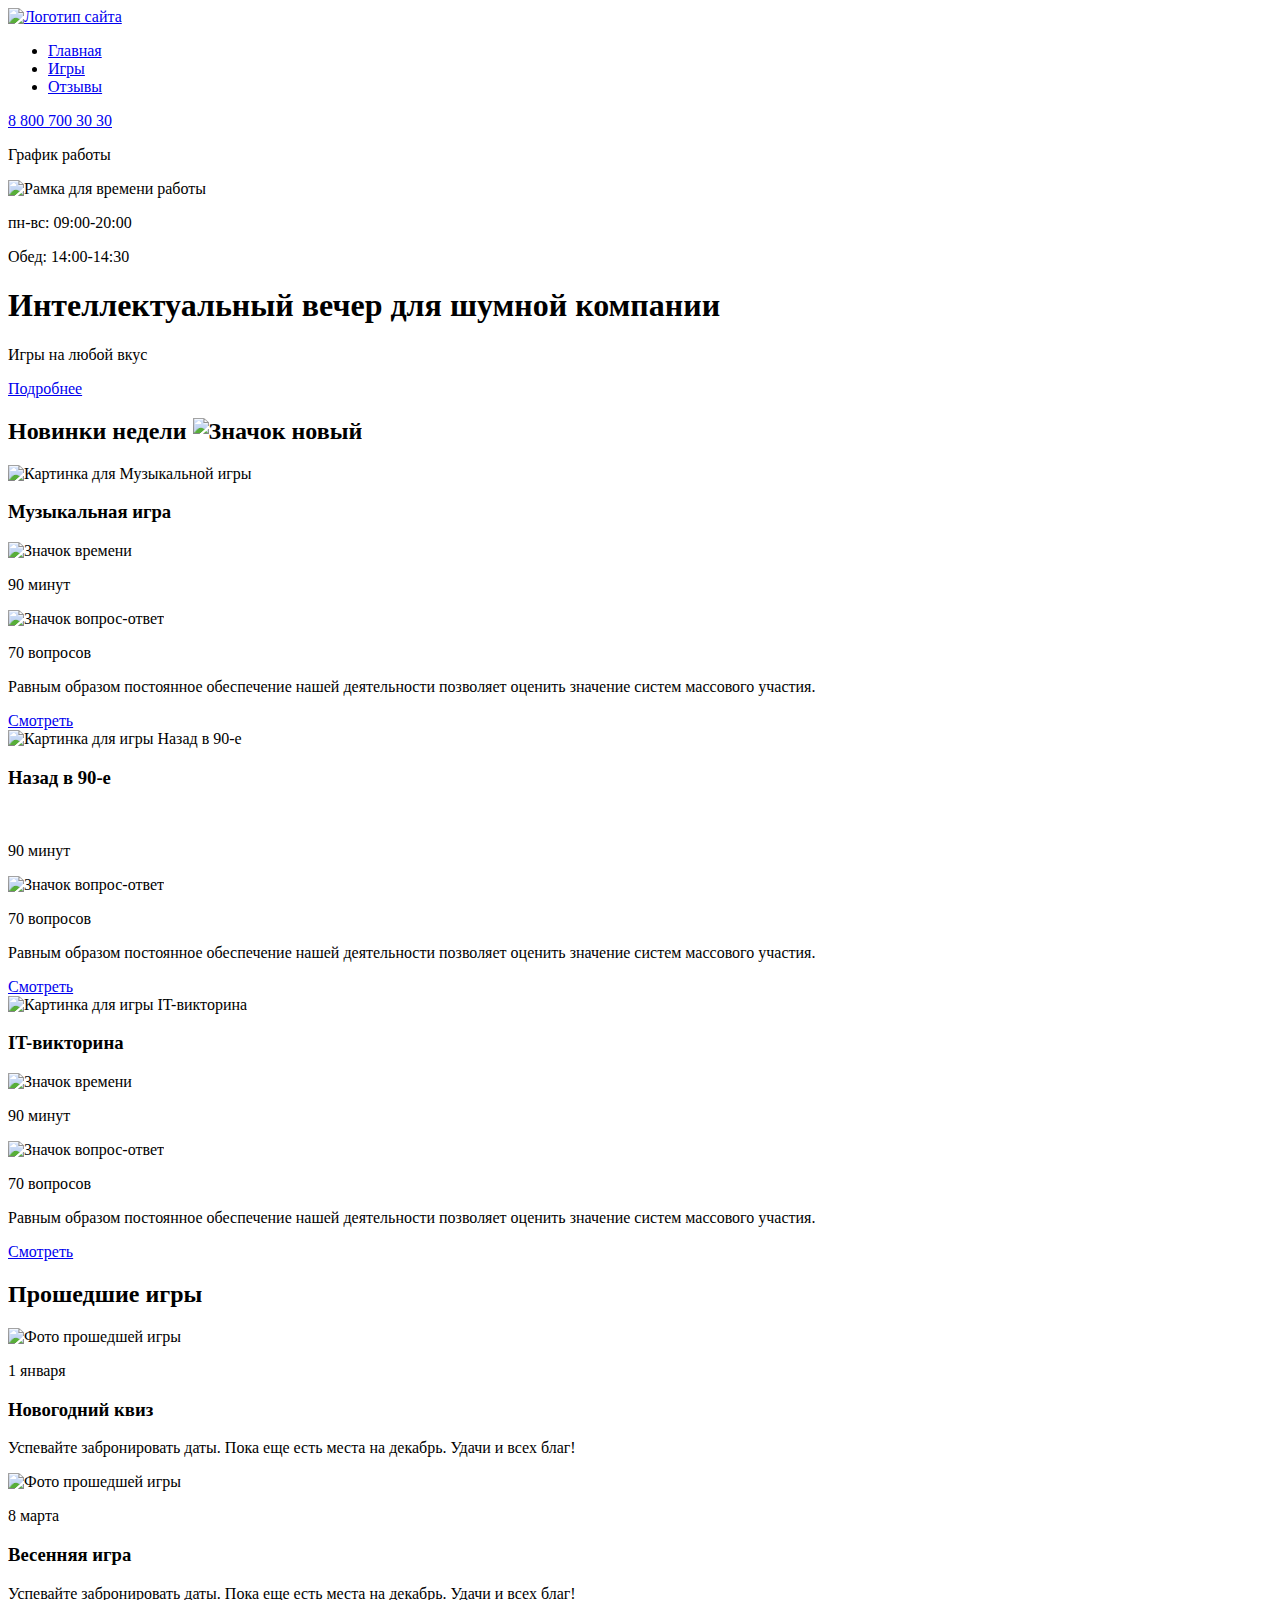
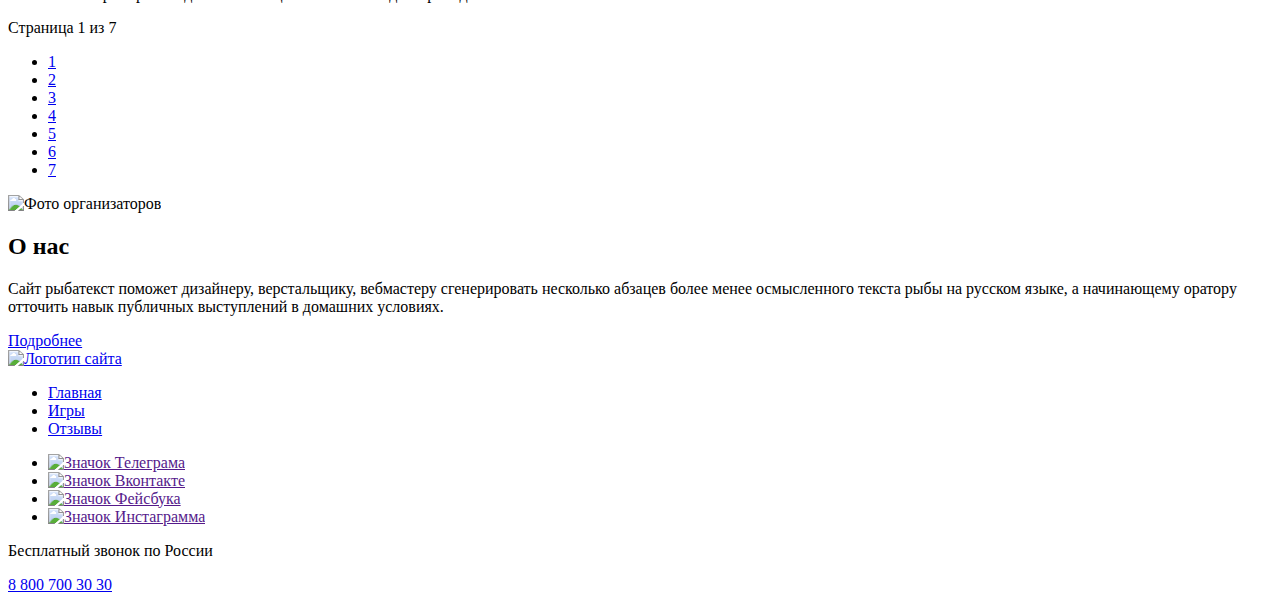
==== index.html @ 7a038724 "Добавил разметку главной страницы" ====
<!DOCTYPE html>
<html lang="ru">
<head>
  <meta charset="UTF-8">
  <meta http-equiv="X-UA-Compatible" content="IE=edge">
  <meta name="viewport" content="width=device-width, initial-scale=1.0">
  <title>Олег Денисенко. Quiz-box</title>
</head>
<body>
  <div class="wrapper"> 
    <!-- Начало головы документа -->
    <header class="header">
      <a href="#" class="logo">
        <img src="" alt="Логотип сайта" class="logo__image">
      </a>
      <nav class="menu">
        <ul class="menu__bar">
          <li class="menu__bar__item">
            <a href="#" class="menu__bar__link">Главная</a>
          </li>
          <li class="menu__bar__item">
            <a href="#" class="menu__bar__link">Игры</a>
          </li>
          <li class="menu__bar__item">
            <a href="#" class="menu__bar__link">Отзывы</a>
          </li>
        </ul>
      </nav>
      <adress class="contacts">
        <a href="tel:+78007003030" class="contacts__phone">8 800 700 30 30</a>
        <div class="contacts__workhours">
          <p class="contacts__schedule">График работы</p>
          <div class="contacts__week-schedule">
            <img src="" alt="Рамка для времени работы" class="contacts__image-elem">
            <p class="contacts__workingdays">пн-вс: 09:00-20:00</p>
            <p class="contacts__dinner">Обед: 14:00-14:30</p>
          </div> 
        </div>
      </adress>
    </header>
    <!-- Конец головы документа -->
    <!--Начало основного содержимого  -->
    <main class="main-content">
      <div class="description">
        <h1 class="description__head">Интеллектуальный вечер для шумной компании</h1>
        <p class="description__text">Игры на любой вкус</p>
        <a href="#" class="description__detailed">Подробнее</a>
      </div>
      <!-- Описание новинок недели -->
      <div class="new-games">
        <h2 class="new-games__title">Новинки недели 
          <img src="" alt="Значок новый" class="new-games__image">
        </h2>
        <div class="new-games__list">
          <div class="new-games__item">
            <img src="" alt="Картинка для Музыкальной игры"  class="new-games__image-elem">
            <h3 class="new-games__title">Музыкальная игра</h3>
            <div class="new-games__description">
              <div class="new-games__time">
                <img src="" alt="Значок времени" class="new-games__time-image">
                <p class="new-games__duration">90 минут</p>
              </div>
              <div class="new-games__questions">
                <img src="" alt="Значок вопрос-ответ" class="new-games__questions-image">
                <p class="new-games__questions-number">70 вопросов</p>
              </div>
            </div>
            <p class="new-games__text">
              Равным образом постоянное обеспечение нашей деятельности позволяет оценить значение систем массового участия.
            </p>
            <a href="#" class="new-games__open">Смотреть</a>
          </div>
          <div class="new-games__item">
            <img src="" alt="Картинка для игры Назад в 90-е"  class="new-games__image-elem">
            <h3 class="new-games__title">Назад в 90-е</h3>
            <div class="new-games__description">
              <div class="new-games__time">
                <img src="Значок времени" alt="" class="new-games__time-image">
                <p class="new-games__duration">90 минут</p>
              </div>
              <div class="new-games__questions">
                <img src="" alt="Значок вопрос-ответ" class="new-games__questions-image">
                <p class="new-games__questions-number">70 вопросов</p>
              </div>
            </div>
            <p class="new-games__text">
              Равным образом постоянное обеспечение нашей деятельности позволяет оценить значение систем массового участия.
            </p>
            <a href="#" class="new-games__open-active">Смотреть</a>
          </div>
          <div class="new-games__item">
            <img src="" alt="Картинка для игры IT-викторина"  class="new-games__image-elem">
            <h3 class="new-games__title">IT-викторина</h3>
            <div class="new-games__description">
              <div class="new-games__time">
                <img src="" alt="Значок времени" class="new-games__time-image">
                <p class="new-games__duration">90 минут</p>
              </div>
              <div class="new-games__questions">
                <img src="" alt="Значок вопрос-ответ" class="new-games__questions-image">
                <p class="new-games__questions-number">70 вопросов</p>
              </div>
            </div>
            <p class="new-games__text">
              Равным образом постоянное обеспечение нашей деятельности позволяет оценить значение систем массового участия.
            </p>
            <a href="#" class="new-games__open">Смотреть</a> 
          </div>
        </div>
      </div>
      <!-- Описание прошедших игр -->
      <div class="past-games">
        <h2 class="past-games__title">Прошедшие игры</h2>
        <div class="past-games__item">
          <img src="" alt="Фото прошедшей игры" class="past-games__image">
          <div class="past-games__desription">
            <p class="past-games__date">1 января</p>
            <h3 class="past-games__title">Новогодний квиз</h3>
            <p class="past-games__text">
              Успевайте забронировать даты. Пока еще есть места на декабрь. Удачи и всех благ!
            </p>
          </div>
        </div>
        <div class="past-games__item">
          <img src="" alt="Фото прошедшей игры" class="past-games__image">
          <div class="past-games__desription">
            <p class="past-games__date">8 марта</p>
            <h3 class="past-games__title">Весенняя игра</h3>
            <p class="past-games__text">
              Успевайте забронировать даты. Пока еще есть места на декабрь. Удачи и всех благ!
            </p>
          </div>
        </div>
        <div class="paginator">
          <p class="paginator__display">Страница 1 из 7</p>
          <ul class="paginator__pages">
            <li class="paginator__item">
              <a href="#" class="paginator__link-active">1</a>
            </li>
            <li class="paginator__item">
              <a href="#" class="paginator__link">2</a>
            </li>
            <li class="paginator__item">
              <a href="#" class="paginator__link">3</a>
            </li>
            <li class="paginator__item">
              <a href="#" class="paginator__link">4</a>
            </li>
            <li class="paginator__item">
              <a href="#" class="paginator__link">5</a>
            </li>
            <li class="paginator__item">
              <a href="#" class="paginator__link">6</a>
            </li>
            <li class="paginator__item">
              <a href="#" class="paginator__link">7</a>
            </li>
          </ul>
        </div>
        <div class="about-us">
          <img src="" alt="Фото организаторов" class="about-us__image">
          <div class="about-us__info">
            <h2 class="about-us__title">О нас</h2>
            <p class="about-us__text">
              Сайт рыбатекст поможет дизайнеру, верстальщику, вебмастеру сгенерировать несколько абзацев 
              более менее осмысленного текста рыбы на русском языке, а начинающему оратору отточить 
              навык публичных выступлений в домашних условиях.
            </p>
            <a href="#" class="about-us__detailed">Подробнее</a>
          </div>
        </div>
      </div>
    </main>
    <!-- Конец основного содержимого -->
    <!-- <hr class="separating-line"> Полагаю, лучше сделать её через border CSS   -->
    <!-- Начало "подвала" -->
     <footer class="footer">
      <a href="#" class="logo">
        <img src="" alt="Логотип сайта" class="logo__image">
      </a>
      <nav class="menu">
        <ul class="menu__bar">
          <li class="menu__bar__item">
            <a href="#" class="menu__bar__link">Главная</a>
          </li>
          <li class="menu__bar__item">
            <a href="#" class="menu__bar__link">Игры</a>
          </li>
          <li class="menu__bar__item">
            <a href="#" class="menu__bar__link">Отзывы</a>
          </li>
        </ul>
      </nav>
      <div class="social-media">
        <ul class="social-meadia__list">
          <li class="social-media__item">
            <a href="" class="social-media__link">
              <img src="" alt="Значок Телеграма" class="social-media__image">
            </a>
          </li>
          <li class="social-media__item">
            <a href="" class="social-media__link">
              <img src="" alt="Значок Вконтакте" class="social-media__image">
            </a>
          </li>
          <li class="social-media__item">
            <a href="" class="social-media__link">
              <img src="" alt="Значок Фейсбука" class="social-media__image">
            </a>
          </li>
          <li class="social-media__item">
            <a href="" class="social-media__link">
              <img src="" alt="Значок Инстаграмма" class="social-media__image">
            </a>
          </li>
        </ul>
      </div>
      <adress class="contacts">
        <p class="contacts__phone-info">Бесплатный звонок по России</p>
        <a href="tel:+78007003030" class="contacts__phone">8 800 700 30 30</a>
      </adress>
     </footer>
     <!-- Конец "подвала" -->
  </div>
</body>
</html>
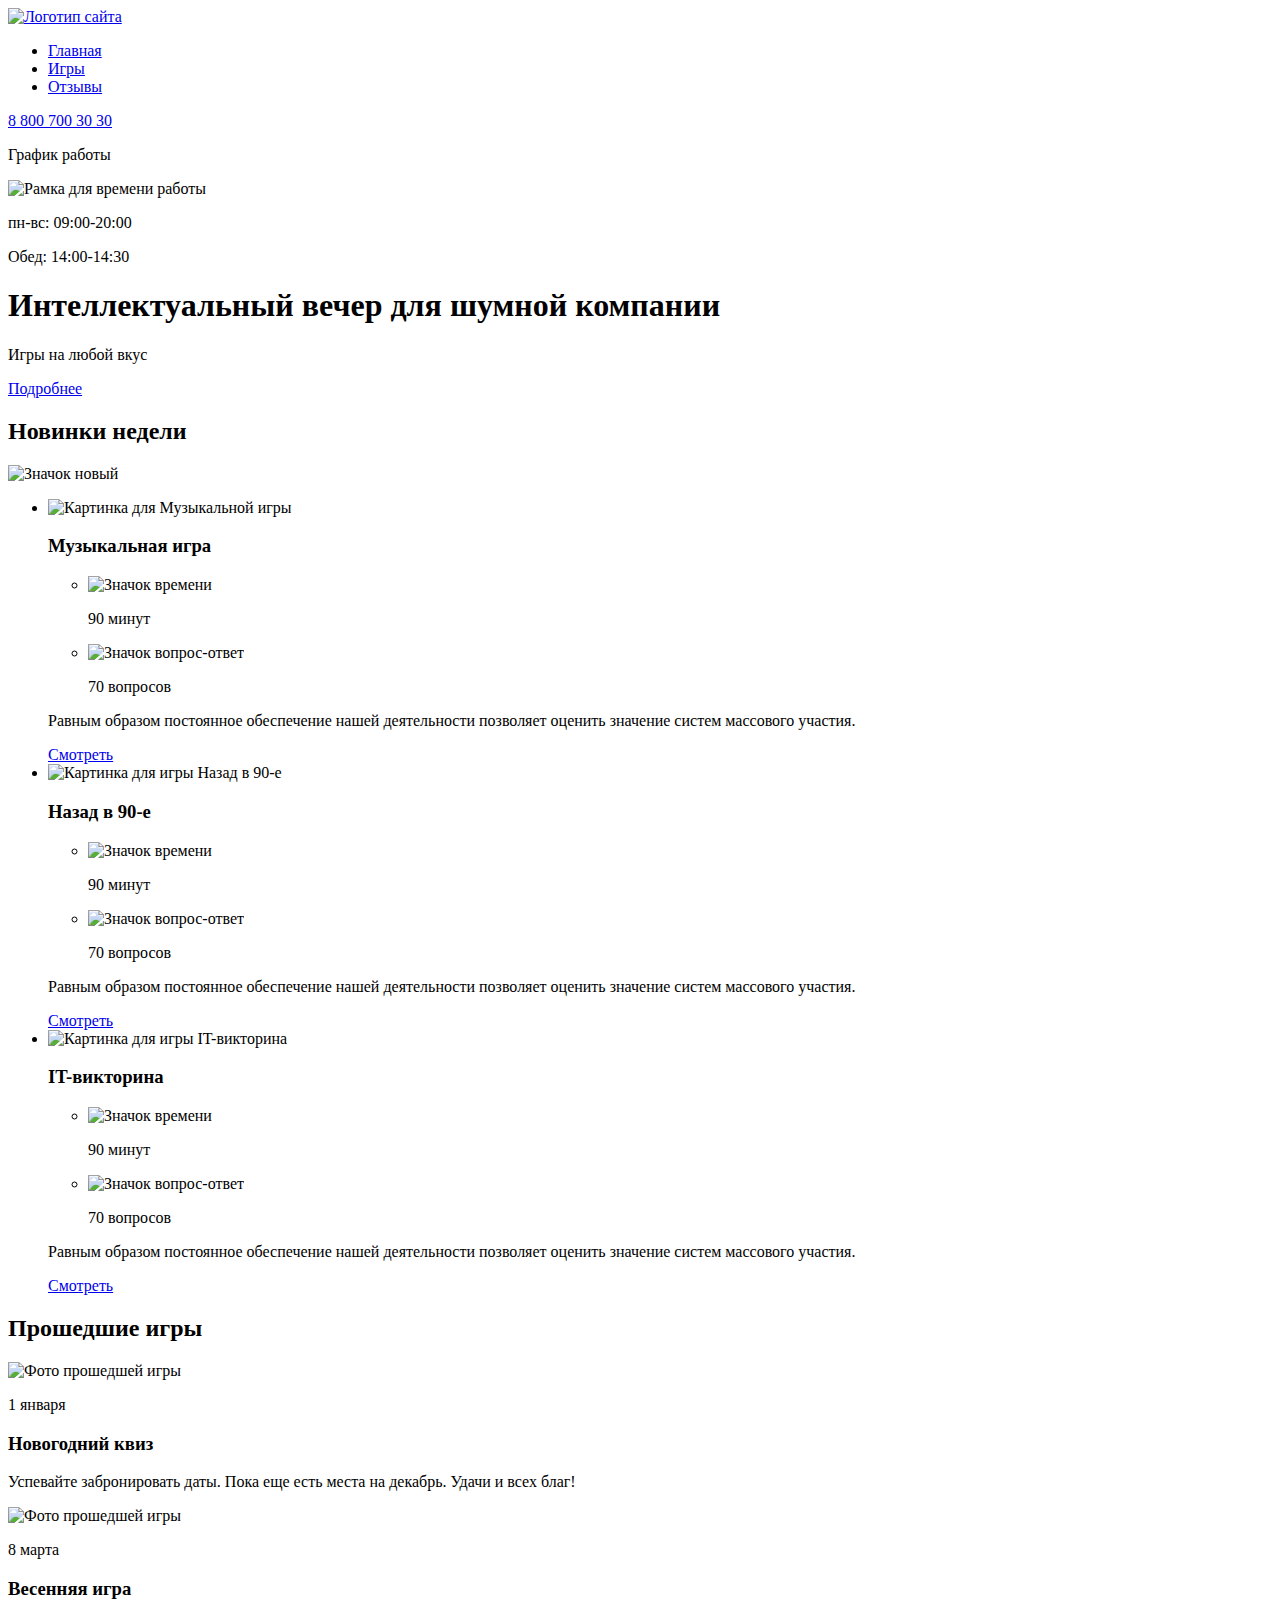
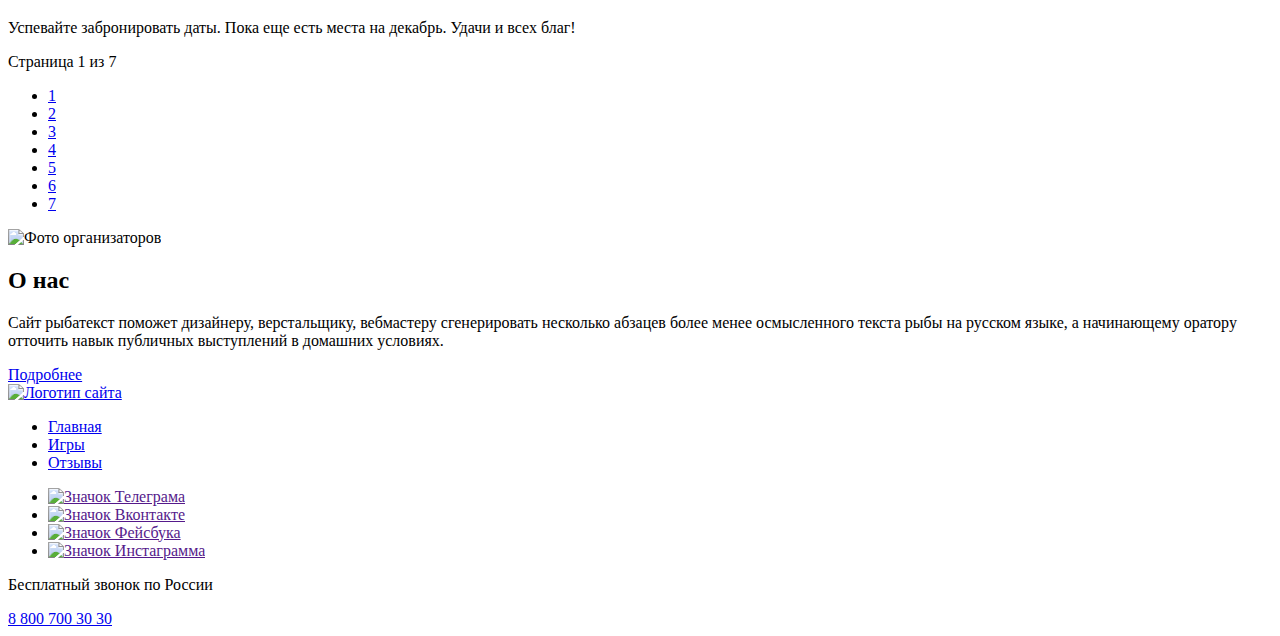
==== commit 39b85965: "Исправление замечаний наставника" ====
--- a/index.html
+++ b/index.html
@@ -10,28 +10,28 @@
   <div class="wrapper"> 
     <!-- Начало головы документа -->
     <header class="header">
-      <a href="#" class="logo">
-        <img src="" alt="Логотип сайта" class="logo__image">
+      <a href="#" class="header__link link-main">
+        <img src="" alt="Логотип сайта" class="header__logo logo">
       </a>
-      <nav class="menu">
-        <ul class="menu__bar">
-          <li class="menu__bar__item">
-            <a href="#" class="menu__bar__link">Главная</a>
-          </li>
-          <li class="menu__bar__item">
-            <a href="#" class="menu__bar__link">Игры</a>
-          </li>
-          <li class="menu__bar__item">
-            <a href="#" class="menu__bar__link">Отзывы</a>
+      <nav class="header__menu menu">
+        <ul class="menu__list">
+          <li class="menu__item">
+            <a href="#" class="menu__link">Главная</a>
+          </li>
+          <li class="menu__item">
+            <a href="#" class="menu__link">Игры</a>
+          </li>
+          <li class="menu__item">
+            <a href="#" class="menu__link">Отзывы</a>
           </li>
         </ul>
       </nav>
-      <adress class="contacts">
-        <a href="tel:+78007003030" class="contacts__phone">8 800 700 30 30</a>
+      <adress class="header__contacts contacts">
+        <a href="tel:+78007003030" class="contacts__phone-header phone">8 800 700 30 30</a>
         <div class="contacts__workhours">
           <p class="contacts__schedule">График работы</p>
           <div class="contacts__week-schedule">
-            <img src="" alt="Рамка для времени работы" class="contacts__image-elem">
+            <img src="" alt="Рамка для времени работы" class="contacts__image">
             <p class="contacts__workingdays">пн-вс: 09:00-20:00</p>
             <p class="contacts__dinner">Обед: 14:00-14:30</p>
           </div> 
@@ -44,73 +44,74 @@
       <div class="description">
         <h1 class="description__head">Интеллектуальный вечер для шумной компании</h1>
         <p class="description__text">Игры на любой вкус</p>
-        <a href="#" class="description__detailed">Подробнее</a>
+        <a href="#" class="description__btn btn-detailed">Подробнее</a>
       </div>
       <!-- Описание новинок недели -->
-      <div class="new-games">
-        <h2 class="new-games__title">Новинки недели 
-          <img src="" alt="Значок новый" class="new-games__image">
-        </h2>
-        <div class="new-games__list">
-          <div class="new-games__item">
-            <img src="" alt="Картинка для Музыкальной игры"  class="new-games__image-elem">
-            <h3 class="new-games__title">Музыкальная игра</h3>
-            <div class="new-games__description">
-              <div class="new-games__time">
-                <img src="" alt="Значок времени" class="new-games__time-image">
+      <section class="new-games">
+        <div class="new-games__title-wrap">
+          <h2 class="title new-games__title">Новинки недели</h2>          
+          <img src="" alt="Значок новый" class="new-games__icon">
+        </div>
+        <ul class="new-games__list">
+          <li class="new-games__item new-game">
+            <img src="" alt="Картинка для Музыкальной игры"  class="new-games__image ng-image">
+            <h3 class="new-game__title">Музыкальная игра</h3>
+            <ul class="new-game__rules rules__list">
+              <li class="new-game__item">
+                <img src="" alt="Значок времени" class="new-game__icon icon">
+                <p class="new-game__duration">90 минут</p>
+              </li>
+              <li class="new-game__item">
+                <img src="" alt="Значок вопрос-ответ" class="new-game__icon icon">
+                <p class="new-game__questions">70 вопросов</p>
+              </li>
+            </ul>
+            <p class="new-game__text">
+              Равным образом постоянное обеспечение нашей деятельности позволяет оценить значение систем массового участия.
+            </p>
+            <a href="#" class="new-game__btn btn">Смотреть</a>
+          </li>
+          <li class="new-games__item new-game">
+            <img src="" alt="Картинка для игры Назад в 90-е"  class="new-games__image ng-image">
+            <h3 class="new-game__title">Назад в 90-е</h3>
+            <ul class="new-game__rules rules__list">
+              <li class="new-game__item">
+                <img src="" alt="Значок времени" class="new-game__icon icon">
                 <p class="new-games__duration">90 минут</p>
-              </div>
-              <div class="new-games__questions">
-                <img src="" alt="Значок вопрос-ответ" class="new-games__questions-image">
-                <p class="new-games__questions-number">70 вопросов</p>
-              </div>
-            </div>
+              </li>
+              <li class="new-games__item">
+                <img src="" alt="Значок вопрос-ответ" class="new-game__icon icon">
+                <p class="new-games__questions">70 вопросов</p>
+              </li>
+            </ul>
             <p class="new-games__text">
               Равным образом постоянное обеспечение нашей деятельности позволяет оценить значение систем массового участия.
             </p>
-            <a href="#" class="new-games__open">Смотреть</a>
-          </div>
-          <div class="new-games__item">
-            <img src="" alt="Картинка для игры Назад в 90-е"  class="new-games__image-elem">
-            <h3 class="new-games__title">Назад в 90-е</h3>
-            <div class="new-games__description">
-              <div class="new-games__time">
-                <img src="Значок времени" alt="" class="new-games__time-image">
-                <p class="new-games__duration">90 минут</p>
-              </div>
-              <div class="new-games__questions">
-                <img src="" alt="Значок вопрос-ответ" class="new-games__questions-image">
-                <p class="new-games__questions-number">70 вопросов</p>
-              </div>
-            </div>
+            <a href="#" class="new-game__btn btn btn_active">Смотреть</a>
+          </li>
+          <li class="new-games__item new-game">
+            <img src="" alt="Картинка для игры IT-викторина"  class="new-games__image ng-image">
+            <h3 class="new-game__title">IT-викторина</h3>
+            <ul class="new-game__rules rules__list">
+              <li class="new-game__item">
+                <img src="" alt="Значок времени" class="new-game__icon icon">
+                <p class="new-game__duration">90 минут</p>
+              </li>
+              <li class="new-game__item">
+                <img src="" alt="Значок вопрос-ответ" class="new-game__icon icon">
+                <p class="new-game__questions">70 вопросов</p>
+              </li>
+            </ul>
             <p class="new-games__text">
               Равным образом постоянное обеспечение нашей деятельности позволяет оценить значение систем массового участия.
             </p>
-            <a href="#" class="new-games__open-active">Смотреть</a>
-          </div>
-          <div class="new-games__item">
-            <img src="" alt="Картинка для игры IT-викторина"  class="new-games__image-elem">
-            <h3 class="new-games__title">IT-викторина</h3>
-            <div class="new-games__description">
-              <div class="new-games__time">
-                <img src="" alt="Значок времени" class="new-games__time-image">
-                <p class="new-games__duration">90 минут</p>
-              </div>
-              <div class="new-games__questions">
-                <img src="" alt="Значок вопрос-ответ" class="new-games__questions-image">
-                <p class="new-games__questions-number">70 вопросов</p>
-              </div>
-            </div>
-            <p class="new-games__text">
-              Равным образом постоянное обеспечение нашей деятельности позволяет оценить значение систем массового участия.
-            </p>
-            <a href="#" class="new-games__open">Смотреть</a> 
-          </div>
-        </div>
-      </div>
+            <a href="#" class="new-game__btn btn">Смотреть</a> 
+          </li>
+        </ul>
+      </section>
       <!-- Описание прошедших игр -->
       <div class="past-games">
-        <h2 class="past-games__title">Прошедшие игры</h2>
+        <h2 class="title past-games__title">Прошедшие игры</h2>
         <div class="past-games__item">
           <img src="" alt="Фото прошедшей игры" class="past-games__image">
           <div class="past-games__desription">
@@ -166,7 +167,7 @@
               более менее осмысленного текста рыбы на русском языке, а начинающему оратору отточить 
               навык публичных выступлений в домашних условиях.
             </p>
-            <a href="#" class="about-us__detailed">Подробнее</a>
+            <a href="#" class="about-us__btn btn-detailed btn-detailed_purple">Подробнее</a>
           </div>
         </div>
       </div>
@@ -175,19 +176,19 @@
     <!-- <hr class="separating-line"> Полагаю, лучше сделать её через border CSS   -->
     <!-- Начало "подвала" -->
      <footer class="footer">
-      <a href="#" class="logo">
-        <img src="" alt="Логотип сайта" class="logo__image">
+      <a href="#" class="footer__link link-main">
+        <img src="" alt="Логотип сайта" class="footer__logo logo">
       </a>
-      <nav class="menu">
-        <ul class="menu__bar">
-          <li class="menu__bar__item">
-            <a href="#" class="menu__bar__link">Главная</a>
-          </li>
-          <li class="menu__bar__item">
-            <a href="#" class="menu__bar__link">Игры</a>
-          </li>
-          <li class="menu__bar__item">
-            <a href="#" class="menu__bar__link">Отзывы</a>
+      <nav class="footer__menu menu">
+        <ul class="menu__list">
+          <li class="menu__item">
+            <a href="#" class="menu__link">Главная</a>
+          </li>
+          <li class="menu__item">
+            <a href="#" class="menu__link">Игры</a>
+          </li>
+          <li class="menu__item">
+            <a href="#" class="menu__link">Отзывы</a>
           </li>
         </ul>
       </nav>
@@ -195,29 +196,29 @@
         <ul class="social-meadia__list">
           <li class="social-media__item">
             <a href="" class="social-media__link">
-              <img src="" alt="Значок Телеграма" class="social-media__image">
-            </a>
-          </li>
-          <li class="social-media__item">
-            <a href="" class="social-media__link">
-              <img src="" alt="Значок Вконтакте" class="social-media__image">
-            </a>
-          </li>
-          <li class="social-media__item">
-            <a href="" class="social-media__link">
-              <img src="" alt="Значок Фейсбука" class="social-media__image">
-            </a>
-          </li>
-          <li class="social-media__item">
-            <a href="" class="social-media__link">
-              <img src="" alt="Значок Инстаграмма" class="social-media__image">
+              <img src="" alt="Значок Телеграма" class="social-media__icon sm-icon">
+            </a>
+          </li>
+          <li class="social-media__item">
+            <a href="" class="social-media__link">
+              <img src="" alt="Значок Вконтакте" class="social-media__icon sm-icon">
+            </a>
+          </li>
+          <li class="social-media__item">
+            <a href="" class="social-media__link">
+              <img src="" alt="Значок Фейсбука" class="social-media__icon sm-icon">
+            </a>
+          </li>
+          <li class="social-media__item">
+            <a href="" class="social-media__link">
+              <img src="" alt="Значок Инстаграмма" class="social-media__icon sm-icon">
             </a>
           </li>
         </ul>
       </div>
-      <adress class="contacts">
+      <adress class="footer__contacts contacts">
         <p class="contacts__phone-info">Бесплатный звонок по России</p>
-        <a href="tel:+78007003030" class="contacts__phone">8 800 700 30 30</a>
+        <a href="tel:+78007003030" class="contacts__phone-footer phone">8 800 700 30 30</a>
       </adress>
      </footer>
      <!-- Конец "подвала" -->
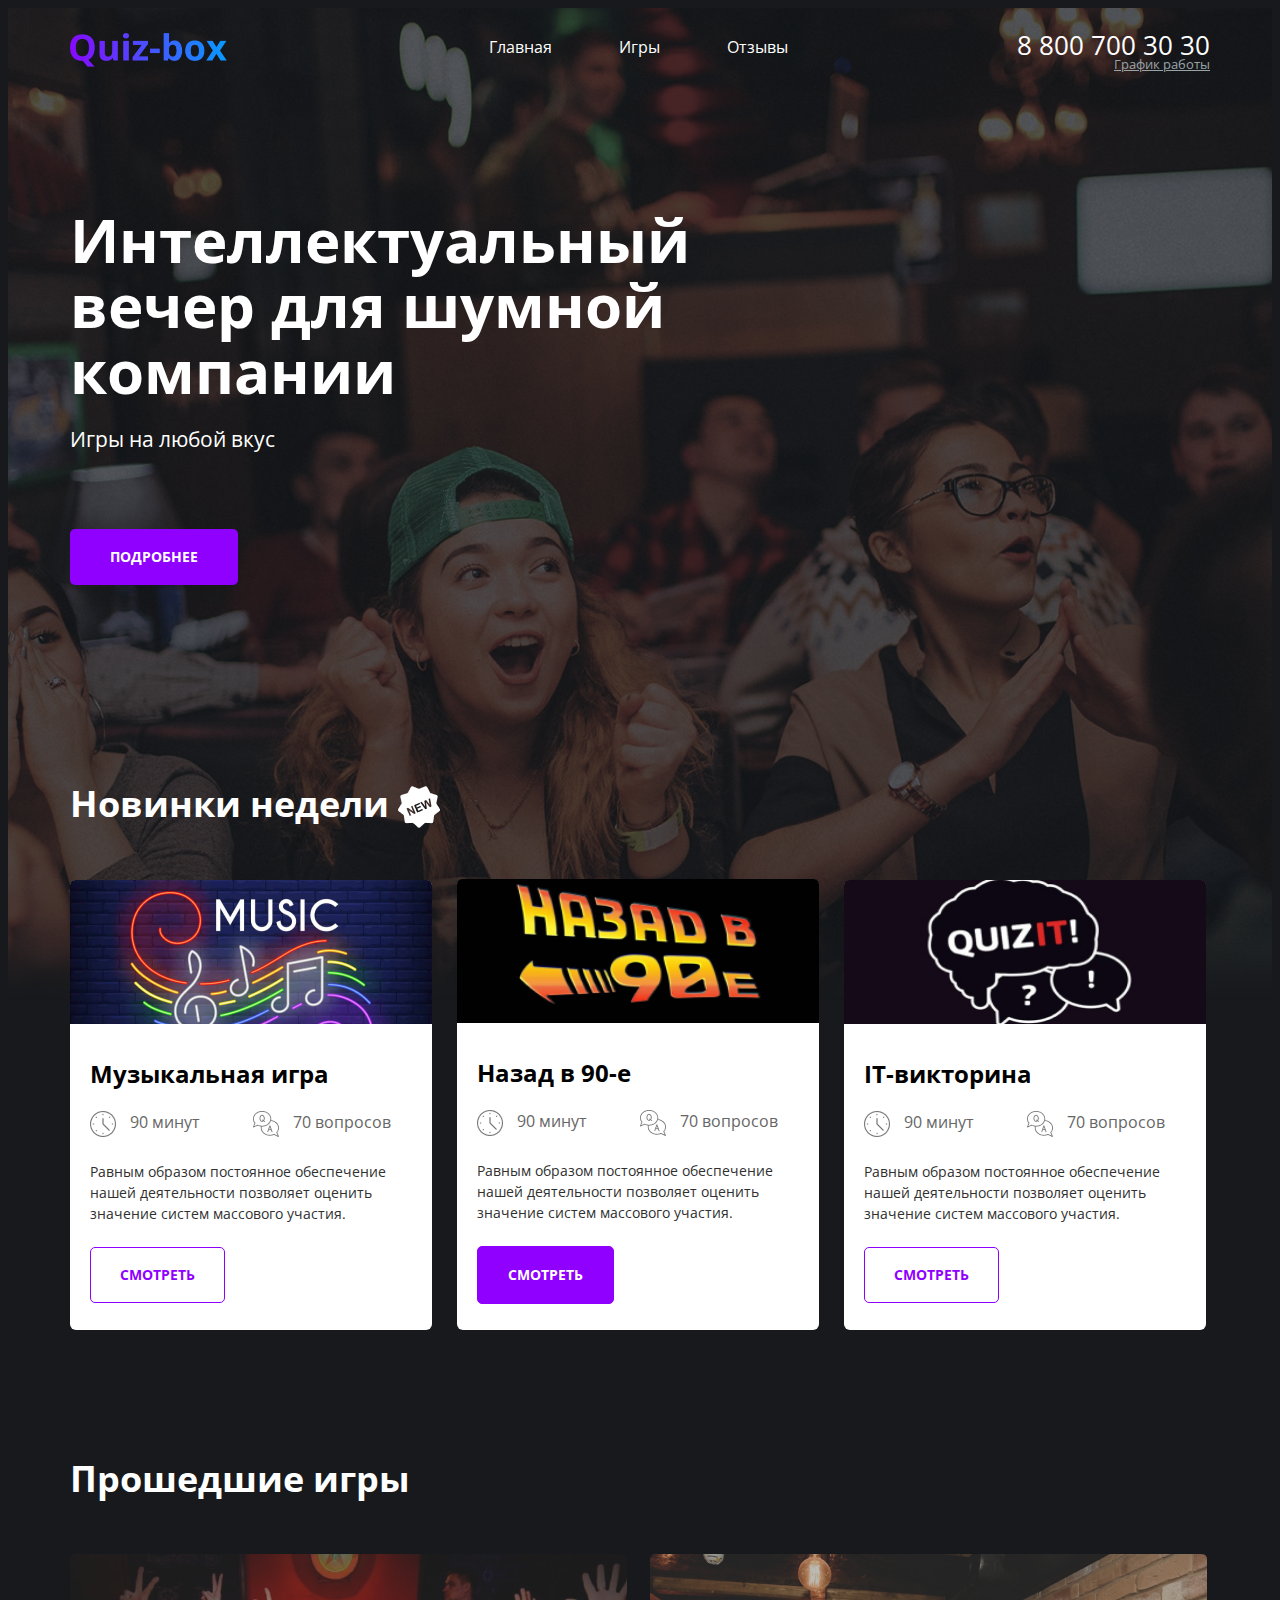
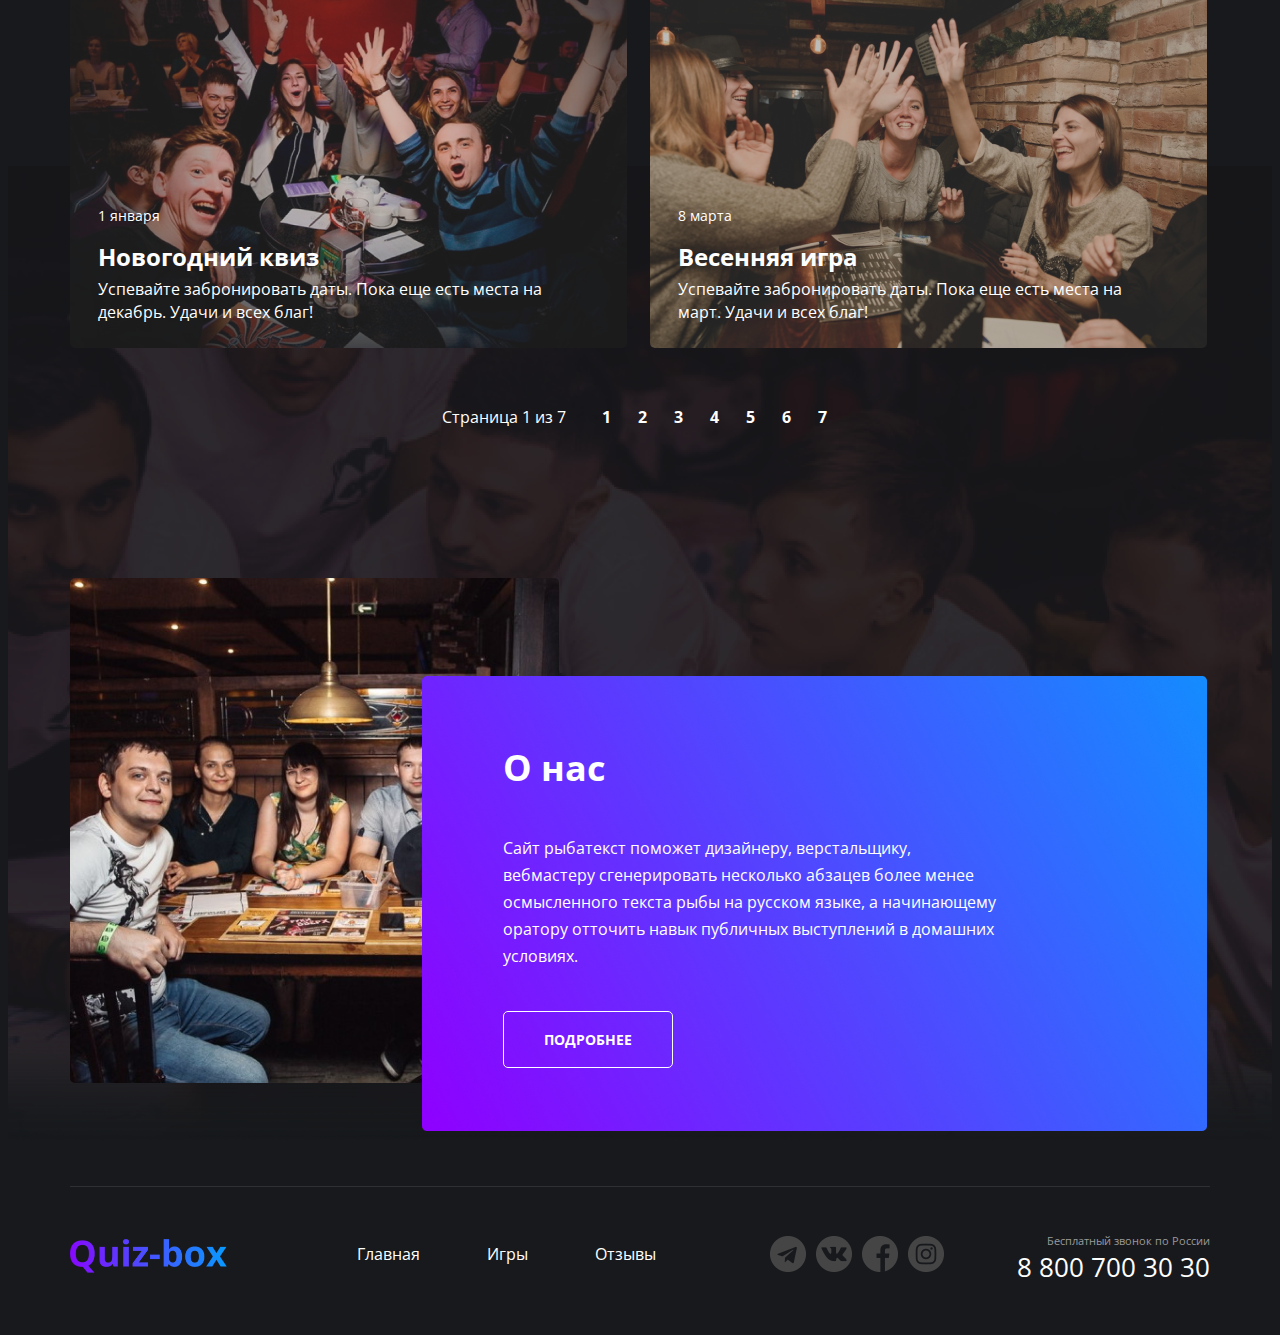
==== commit 3df05756: "Добавлены стили и картинки, обновлена вёрстка" ====
--- a/index.html
+++ b/index.html
@@ -4,139 +4,160 @@
   <meta charset="UTF-8">
   <meta http-equiv="X-UA-Compatible" content="IE=edge">
   <meta name="viewport" content="width=device-width, initial-scale=1.0">
+  <link rel="stylesheet" href="./main.css">
   <title>Олег Денисенко. Quiz-box</title>
 </head>
 <body>
-  <div class="wrapper"> 
-    <!-- Начало головы документа -->
-    <header class="header">
-      <a href="#" class="header__link link-main">
-        <img src="" alt="Логотип сайта" class="header__logo logo">
-      </a>
-      <nav class="header__menu menu">
-        <ul class="menu__list">
-          <li class="menu__item">
-            <a href="#" class="menu__link">Главная</a>
+  <div class="wrapper main-page-wrapper">
+    <!-- Начало секции hero -->
+    <section class="hero">
+      <div class="container">
+        <!-- Начало головы документа -->
+        <header class="header">
+          <a href="/" class="header__link-main link-main">
+            <img src="/img/quiz-box.png" alt="Логотип сайта" class="link-main__logo logo">
+          </a>
+          <nav class="header__menu menu">
+            <ul class="menu__list">
+              <li class="menu__item">
+                <a href="#" class="menu__link">Главная</a>
+              </li>
+              <li class="menu__item">
+                <a href="#" class="menu__link">Игры</a>
+              </li>
+              <li class="menu__item">
+                <a href="#" class="menu__link">Отзывы</a>
+              </li>
+            </ul>
+          </nav>
+          <adress class="header__contacts contacts">
+            <a href="tel:+78007003030" class="contacts__phone-header phone">8 800 700 30 30</a>
+            <div class="contacts__workhours"> График работы <!-- Есть ли смысл в этом контейнере?-->
+              <!-- <div class="contacts__week-schedule">
+                <img src="" alt="Рамка для времени работы" class="contacts__image">
+                <div class="contacts__workingdays">пн-вс: 09:00-20:00</div>
+                <div class="contacts__dinner">Обед: 14:00-14:30</div>
+              </div>  -->
+            </div>
+          </adress>
+        </header>
+        <!-- Конец головы документа -->
+        <!-- content hero -->
+        <div class="hero__content">
+          <section class="hero__text-section">
+            <h1 class="hero__title title-h1">Интеллектуальный вечер для шумной компании</h1>
+            <p class="hero__text">Игры на любой вкус</p>
+            <a href="#" class="hero__btn btn-detailed">ПОДРОБНЕЕ</a>
+          </section>
+        </div>
+      </div>
+    </section>
+    <!-- Конец секции hero -->
+    <!--Начало основного содержимого  -->
+    <main class="main-content">
+    <!-- Описание новинок недели -->
+      <section class="new-games">
+        <div class="container">
+          <div class="new-games__title-wrap">
+            <h2 class="new-games__title title-h2">Новинки недели          
+              <img src="./img/new-icon.png" alt="Значок новый" class="new-games__icon new-icon">
+            </h2>
+          </div>
+          <ul class="new-games__list">
+            <li class="new-games__item new-game">
+              <img src="./img/music-quiz_1.png" alt="Картинка для Музыкальной игры"  class="new-game__image">
+              <div class="new-game__description">
+                <h3 class="new-game__title-h3 title-h3 title-h3_black">Музыкальная игра</h3>
+                <ul class="new-game__list">
+                  <li class="new-game__item">
+                    <img src="./img/time-icon.png" alt="Значок времени" class="new-game__icon time-icon">
+                    <p class="new-game__duration">90 минут</p>
+                  </li>
+                  <li class="new-game__item">
+                    <img src="./img/questions-icon.png" alt="Значок вопрос-ответ" class="new-game__icon questions-icon">
+                    <p class="new-game__questions">70 вопросов</p>
+                  </li>
+                </ul>
+                <p class="new-game__text">
+                  Равным образом постоянное обеспечение нашей деятельности позволяет оценить значение систем массового участия.
+                </p>
+                <a href="#" class="new-game__btn-view btn-view">Смотреть</a>
+              </div>
+            </li>
+            <li class="new-games__item new-game">
+              <img src="./img/music-quiz_2.png" alt="Картинка для Назад в 90-е"  class="new-game__image">
+              <div class="new-game__description">
+                <h3 class="new-game__title-h3 title-h3 title-h3_black">Назад в 90-е</h3>
+                <ul class="new-game__list">
+                  <li class="new-game__item">
+                    <img src="./img/time-icon.png" alt="Значок времени" class="new-game__icon time-icon">
+                    <p class="new-game__duration">90 минут</p>
+                  </li>
+                  <li class="new-game__item">
+                    <img src="./img/questions-icon.png" alt="Значок вопрос-ответ" class="new-game__icon questions-icon">
+                    <p class="new-game__questions">70 вопросов</p>
+                  </li>
+                </ul>
+                <p class="new-game__text">
+                  Равным образом постоянное обеспечение нашей деятельности позволяет оценить значение систем массового участия.
+                </p>
+                <a href="#" class="new-game__btn-view btn-view btn-view_active ">Смотреть</a>
+              </div>
+            </li>
+            <li class="new-games__item new-game">
+              <img src="./img/music-quiz_3.png" alt="Картинка для IT-викторины"  class="new-game__image">
+              <div class="new-game__description">
+                <h3 class="new-game__title-h3 title-h3 title-h3_black">IT-викторина</h3>
+                <ul class="new-game__list">
+                  <li class="new-game__item">
+                    <img src="./img/time-icon.png" alt="Значок времени" class="new-game__icon time-icon">
+                    <p class="new-game__duration">90 минут</p>
+                  </li>
+                  <li class="new-game__item">
+                    <img src="./img/questions-icon.png" alt="Значок вопрос-ответ" class="new-game__icon questions-icon">
+                    <p class="new-game__questions">70 вопросов</p>
+                  </li>
+                </ul>
+                <p class="new-game__text">
+                  Равным образом постоянное обеспечение нашей деятельности позволяет оценить значение систем массового участия.
+                </p>
+                <a href="#" class="new-game__btn-view btn-view">Смотреть</a>
+              </div>
+            </li>
+          </ul>
+        </div>
+      </section>
+      <!-- Описание прошедших игр -->
+      <section class="past-games">
+        <div class="container">
+        <h2 class="title-h2 past-games__title-h2">Прошедшие игры</h2>
+        <ul class="past-games__list">
+          <li class="past-games__item">
+            <img src="./img/past-games_ny-quiz.png" alt="Фото прошедшей игры" class="past-games__image">
+            <div class="past-games__description">
+              <p class="past-games__date">1 января</p>
+              <h3 class="past-games__title-h3 title-h3">Новогодний квиз</h3>
+              <p class="past-games__text">
+                Успевайте забронировать даты. Пока еще есть места на декабрь. Удачи и всех благ!
+              </p>
+            </div>
           </li>
-          <li class="menu__item">
-            <a href="#" class="menu__link">Игры</a>
-          </li>
-          <li class="menu__item">
-            <a href="#" class="menu__link">Отзывы</a>
+          <li class="past-games__item">
+            <img src="./img/past-games_spring-game.png" alt="Фото прошедшей игры" class="past-games__image">
+            <div class="past-games__description">
+              <p class="past-games__date">8 марта</p>
+              <h3 class="past-games__title-h3 title-h3">Весенняя игра</h3>
+              <p class="past-games__text">
+                Успевайте забронировать даты. Пока еще есть места на март. Удачи и всех благ!
+              </p>
+            </div>
           </li>
         </ul>
-      </nav>
-      <adress class="header__contacts contacts">
-        <a href="tel:+78007003030" class="contacts__phone-header phone">8 800 700 30 30</a>
-        <div class="contacts__workhours">
-          <p class="contacts__schedule">График работы</p>
-          <div class="contacts__week-schedule">
-            <img src="" alt="Рамка для времени работы" class="contacts__image">
-            <p class="contacts__workingdays">пн-вс: 09:00-20:00</p>
-            <p class="contacts__dinner">Обед: 14:00-14:30</p>
-          </div> 
-        </div>
-      </adress>
-    </header>
-    <!-- Конец головы документа -->
-    <!--Начало основного содержимого  -->
-    <main class="main-content">
-      <div class="description">
-        <h1 class="description__head">Интеллектуальный вечер для шумной компании</h1>
-        <p class="description__text">Игры на любой вкус</p>
-        <a href="#" class="description__btn btn-detailed">Подробнее</a>
-      </div>
-      <!-- Описание новинок недели -->
-      <section class="new-games">
-        <div class="new-games__title-wrap">
-          <h2 class="title new-games__title">Новинки недели</h2>          
-          <img src="" alt="Значок новый" class="new-games__icon">
-        </div>
-        <ul class="new-games__list">
-          <li class="new-games__item new-game">
-            <img src="" alt="Картинка для Музыкальной игры"  class="new-games__image ng-image">
-            <h3 class="new-game__title">Музыкальная игра</h3>
-            <ul class="new-game__rules rules__list">
-              <li class="new-game__item">
-                <img src="" alt="Значок времени" class="new-game__icon icon">
-                <p class="new-game__duration">90 минут</p>
-              </li>
-              <li class="new-game__item">
-                <img src="" alt="Значок вопрос-ответ" class="new-game__icon icon">
-                <p class="new-game__questions">70 вопросов</p>
-              </li>
-            </ul>
-            <p class="new-game__text">
-              Равным образом постоянное обеспечение нашей деятельности позволяет оценить значение систем массового участия.
-            </p>
-            <a href="#" class="new-game__btn btn">Смотреть</a>
-          </li>
-          <li class="new-games__item new-game">
-            <img src="" alt="Картинка для игры Назад в 90-е"  class="new-games__image ng-image">
-            <h3 class="new-game__title">Назад в 90-е</h3>
-            <ul class="new-game__rules rules__list">
-              <li class="new-game__item">
-                <img src="" alt="Значок времени" class="new-game__icon icon">
-                <p class="new-games__duration">90 минут</p>
-              </li>
-              <li class="new-games__item">
-                <img src="" alt="Значок вопрос-ответ" class="new-game__icon icon">
-                <p class="new-games__questions">70 вопросов</p>
-              </li>
-            </ul>
-            <p class="new-games__text">
-              Равным образом постоянное обеспечение нашей деятельности позволяет оценить значение систем массового участия.
-            </p>
-            <a href="#" class="new-game__btn btn btn_active">Смотреть</a>
-          </li>
-          <li class="new-games__item new-game">
-            <img src="" alt="Картинка для игры IT-викторина"  class="new-games__image ng-image">
-            <h3 class="new-game__title">IT-викторина</h3>
-            <ul class="new-game__rules rules__list">
-              <li class="new-game__item">
-                <img src="" alt="Значок времени" class="new-game__icon icon">
-                <p class="new-game__duration">90 минут</p>
-              </li>
-              <li class="new-game__item">
-                <img src="" alt="Значок вопрос-ответ" class="new-game__icon icon">
-                <p class="new-game__questions">70 вопросов</p>
-              </li>
-            </ul>
-            <p class="new-games__text">
-              Равным образом постоянное обеспечение нашей деятельности позволяет оценить значение систем массового участия.
-            </p>
-            <a href="#" class="new-game__btn btn">Смотреть</a> 
-          </li>
-        </ul>
-      </section>
-      <!-- Описание прошедших игр -->
-      <div class="past-games">
-        <h2 class="title past-games__title">Прошедшие игры</h2>
-        <div class="past-games__item">
-          <img src="" alt="Фото прошедшей игры" class="past-games__image">
-          <div class="past-games__desription">
-            <p class="past-games__date">1 января</p>
-            <h3 class="past-games__title">Новогодний квиз</h3>
-            <p class="past-games__text">
-              Успевайте забронировать даты. Пока еще есть места на декабрь. Удачи и всех благ!
-            </p>
-          </div>
-        </div>
-        <div class="past-games__item">
-          <img src="" alt="Фото прошедшей игры" class="past-games__image">
-          <div class="past-games__desription">
-            <p class="past-games__date">8 марта</p>
-            <h3 class="past-games__title">Весенняя игра</h3>
-            <p class="past-games__text">
-              Успевайте забронировать даты. Пока еще есть места на декабрь. Удачи и всех благ!
-            </p>
-          </div>
-        </div>
         <div class="paginator">
           <p class="paginator__display">Страница 1 из 7</p>
-          <ul class="paginator__pages">
-            <li class="paginator__item">
-              <a href="#" class="paginator__link-active">1</a>
+          <ul class="paginator__list">
+            <li class="paginator__item">
+              <a href="#" class="paginator__link">1</a>
             </li>
             <li class="paginator__item">
               <a href="#" class="paginator__link">2</a>
@@ -158,70 +179,74 @@
             </li>
           </ul>
         </div>
-        <div class="about-us">
-          <img src="" alt="Фото организаторов" class="about-us__image">
-          <div class="about-us__info">
-            <h2 class="about-us__title">О нас</h2>
-            <p class="about-us__text">
-              Сайт рыбатекст поможет дизайнеру, верстальщику, вебмастеру сгенерировать несколько абзацев 
-              более менее осмысленного текста рыбы на русском языке, а начинающему оратору отточить 
-              навык публичных выступлений в домашних условиях.
-            </p>
-            <a href="#" class="about-us__btn btn-detailed btn-detailed_purple">Подробнее</a>
+        </div>
+      </section>
+      <!-- Начало секции "О нас" -->
+      <section class="about-us">
+        <div class="container">
+          <div class="about-us_wrapper">
+            <img src="./img/about-us_photo.png" alt="Фото организаторов" class="about-us__image">
+            <div class="about-us__info">
+              <h2 class="about-us__title-h2 title-h2">О нас</h2>
+              <div class="about-us__text">
+                <p>
+                  Сайт рыбатекст поможет дизайнеру, верстальщику, вебмастеру сгенерировать несколько 
+                  абзацев более менее осмысленного текста рыбы на русском языке, а начинающему оратору 
+                  отточить навык публичных выступлений в домашних условиях.  
+                </p>
+              </div>
+              <a href="#" class="about-us__btn btn-detailed btn-detailed_purple">Подробнее</a>
+            </div>
           </div>
-        </div>
-      </div>
+          <div class="horisontal-line"></div>
+        </div>
+      </section>
+      <!-- Конец секции "О нас" -->
     </main>
     <!-- Конец основного содержимого -->
     <!-- <hr class="separating-line"> Полагаю, лучше сделать её через border CSS   -->
     <!-- Начало "подвала" -->
-     <footer class="footer">
-      <a href="#" class="footer__link link-main">
-        <img src="" alt="Логотип сайта" class="footer__logo logo">
-      </a>
-      <nav class="footer__menu menu">
-        <ul class="menu__list">
-          <li class="menu__item">
-            <a href="#" class="menu__link">Главная</a>
-          </li>
-          <li class="menu__item">
-            <a href="#" class="menu__link">Игры</a>
-          </li>
-          <li class="menu__item">
-            <a href="#" class="menu__link">Отзывы</a>
-          </li>
-        </ul>
-      </nav>
-      <div class="social-media">
-        <ul class="social-meadia__list">
-          <li class="social-media__item">
-            <a href="" class="social-media__link">
-              <img src="" alt="Значок Телеграма" class="social-media__icon sm-icon">
-            </a>
-          </li>
-          <li class="social-media__item">
-            <a href="" class="social-media__link">
-              <img src="" alt="Значок Вконтакте" class="social-media__icon sm-icon">
-            </a>
-          </li>
-          <li class="social-media__item">
-            <a href="" class="social-media__link">
-              <img src="" alt="Значок Фейсбука" class="social-media__icon sm-icon">
-            </a>
-          </li>
-          <li class="social-media__item">
-            <a href="" class="social-media__link">
-              <img src="" alt="Значок Инстаграмма" class="social-media__icon sm-icon">
-            </a>
-          </li>
-        </ul>
+    <footer class="footer-container">
+      <div class="container">
+        <div class="footer">
+          <a href="#" class="footer__link-main link-main">
+            <img src="./img/quiz-box.png" alt="Логотип сайта" class="footer__logo logo">
+          </a>
+          <nav class="footer__menu menu">
+            <ul class="menu__list">
+              <li class="menu__item">
+                <a href="#" class="menu__link">Главная</a>
+              </li>
+              <li class="menu__item">
+                <a href="#" class="menu__link">Игры</a>
+              </li>
+              <li class="menu__item">
+                <a href="#" class="menu__link">Отзывы</a>
+              </li>
+            </ul>
+          </nav>
+          <ul class="social-media__list social-media ">
+            <li class="social-media__item sm-icon-telegrem">
+              <a href="" class="social-media__link"></a>
+            </li>
+            <li class="social-media__item sm-icon-vk">
+                <a href="" class="social-media__link"></a>
+            </li>
+            <li class="social-media__item sm-icon-facebook">
+                <a href="" class="social-media__link"></a>
+            </li>
+            <li class="social-media__item sm-icon-insta">
+              <a href="" class="social-media__link"></a>
+            </li>
+          </ul>
+          <adress class="footer__contacts contacts">
+            <div class="contacts__phone-info">Бесплатный звонок по России</div>
+            <a href="tel:+78007003030" class="contacts__phone-footer phone">8 800 700 30 30</a>
+          </adress>
+        </div>
       </div>
-      <adress class="footer__contacts contacts">
-        <p class="contacts__phone-info">Бесплатный звонок по России</p>
-        <a href="tel:+78007003030" class="contacts__phone-footer phone">8 800 700 30 30</a>
-      </adress>
-     </footer>
-     <!-- Конец "подвала" -->
+    </footer>
+      <!-- Конец "подвала" -->
   </div>
 </body>
 </html>--- a/main.css
+++ b/main.css
@@ -0,0 +1,534 @@
+@import url('https://fonts.googleapis.com/css2?family=Open+Sans:wght@400;600;700&display=swap');
+body {
+  font-family: 'Open Sans', 'Helvetica', sans-serif;
+  color: #fff;
+  font-size: 16px;
+  line-height: 1.42;
+  background-color: #17191c;
+  -webkit-font-smoothing: antialiased;
+  -moz-osx-font-smoothing:grayscale;
+}
+
+/* 
+} не понял это свойство */
+* {
+  box-sizing: border-box;
+}
+
+a {
+  color: inherit;
+}
+
+
+/* .main-page-wrapper {
+  position: absolute;
+  width: 100%;
+  height: 2700px;
+  background: url(./img/site_background-1.png) no-repeat center top, url(./img/site_background-2.png) no-repeat center bottom;
+  z-index: -20;
+  filter: grayscale(1);
+} */
+
+.main-page-wrapper {
+  background: url(./img/site_background-1.png) no-repeat center top, url(./img/site_background-2.png) no-repeat center bottom 143px;
+}
+
+.container {
+  margin: 0 auto;
+  width: 1140px;
+}
+
+ul {
+  padding: 0;
+  margin: 0;
+}
+
+ul li {
+  list-style: none;
+}
+
+h1, h2, h3, h3, h4, h5, h6, p {
+  padding: 0px;
+  margin: 0px;
+  font-weight: normal;
+}
+
+.hero {
+  margin-bottom: 193px;
+}
+
+.header {
+  height: 150px;
+  position: relative;
+  margin-bottom: 50px;
+}
+
+.header__link-main {
+  display: block;
+  position: absolute;
+  left: 0px;
+  top: 25px;
+}
+
+.logo {
+  width: auto;
+  height: 34px;
+}
+
+.header__menu {
+  position: absolute;
+  top: 27px;
+  left: 419px;
+}
+
+.menu__item {
+  display: inline-block;
+  vertical-align: middle;
+  margin-right: 63px;
+}
+
+.menu__item:last-child {
+  margin-right: 0;
+}
+
+.menu__item_active .menu__link {
+  color: #8F00FF;
+}
+
+.menu__link {
+  font-size: 16px;
+  line-height: 1.42;
+  text-decoration: none;
+}
+
+.menu__link:hover {
+  color: #8F00FF;
+}
+
+.contacts {
+  font-style: normal;
+}
+
+.header__contacts {
+  position: absolute;
+  right: 0px;
+  top: 24px;
+  text-align: right;
+  line-height: 1;
+}
+
+/* .contacts__phone-header {
+  display: block;
+  margin-bottom: -7px;
+}  Можно использовать для подгонки положения графика работ */
+
+.phone {
+  font-size: 26px;
+  text-decoration: none;
+}
+
+.contacts__workhours {
+  font-size: 13px;
+  text-decoration: underline;
+  color: #98A4A8;
+}
+
+.contacts__workhours:hover {
+  color: #fff;
+}
+
+.footer__contacts {
+  position: absolute;
+  right: 0px;
+  top: 46px;
+  text-align: right;
+  line-height: 1.42;
+}
+
+.contacts__phone-info {
+  font-size: 11px;
+  color: #9A9A9A;
+}
+
+.hero__content {
+  position: relative;
+}
+
+.hero__text-section {
+  text-align: left;
+  
+}
+
+.title-h1 {
+font-weight: bold;
+font-size: 60px;
+line-height: 1.09;
+}
+
+.hero__title {
+  width: 637px;
+  margin-bottom: 21px;
+}
+
+.hero__text {
+  font-size: 21px;
+  margin-bottom: 74px;
+}
+
+.btn-detailed {
+  display: inline-block;
+  text-decoration: none;
+  font-weight: bold;
+  font-size: 14px;
+  background-color: #8F00FF;
+  border-radius: 5px;
+  padding: 18px 40px;
+  text-transform: uppercase;
+  text-decoration: none;
+}
+
+.btn-detailed:hover {
+  background-color: #741BBA;
+  box-shadow: 0px 2px 4px rgba(218, 1, 0, 0.3);  /*не понял этого момента*/
+}
+
+.new-games {
+  margin-bottom: 123px;
+}
+
+.new-games__title-wrap {
+  /* position: relative; */
+  margin-bottom: 50px;
+}
+
+.title-h2 {
+  font-weight: bold;
+  font-size: 36px;
+}
+
+.new-games__icon {
+  /* position: absolute;
+  left: 329px;
+  top: 4px; Наверное, не самый хороший способ */ 
+  vertical-align: middle;
+}
+
+.new-game {
+  display: inline-block;
+  min-height: 450px;
+  border-radius: 6px;
+  margin-right: 21px;
+  width: 362px;
+  background-color: #fff;
+}
+
+.new-game:last-child {
+  margin-right: 0;
+}
+
+.new-game__image {
+  width: 362px;
+  height: 144px;  
+  border-radius: 5px 5px 0 0;
+}
+
+.new-game__description {
+  padding: 27px 34px 26px 20px;
+}
+
+.title-h3 {
+  font-weight: bold;
+  font-size: 24px;
+}
+
+.title-h3_black {
+  color: #000;
+}
+
+.new-game__title-h3{
+  margin-bottom: 20px;
+}
+
+.new-game__list {
+  font-size: 16px;
+  color: #666666;
+  margin-bottom: 19px;
+}
+
+.new-game__item {
+  display: inline-block;
+  vertical-align: middle;
+  width: 138px;
+  margin-right: 21px;
+}
+
+.new-game__item:last-child{
+  margin-right: 0;
+}
+
+.new-game__duration, .new-game__questions {
+  display: inline-block;
+  vertical-align: top;
+}
+
+.new-game__icon {
+  margin-right: 10px;
+}
+
+.new-game__text {
+  color: #303030;
+  font-size: 14px;
+  line-height: 1.5;
+  margin-bottom: 23px;
+}
+
+.btn-view {
+  display: inline-block;
+  text-transform: uppercase;
+  padding: 17px 29px;
+  color: #8F00FF;
+  border: 1px solid #8F00FF;
+  border-radius: 5px;
+  font-weight: bold;
+  font-size: 14px;
+  text-decoration: none;
+}
+
+.btn-view:hover {
+  color: #fff;
+  background-color: #8F00FF;
+}
+
+.btn-view_active {
+  display: inline-block;
+  text-transform: uppercase;
+  padding: 18px 30px;
+  color: #fff;
+  background-color: #8F00FF;
+  border-radius: 5px;
+  font-weight: bold;
+  font-size: 14px;
+  text-decoration: none;
+}
+
+.past-games {
+  margin-bottom: 145px;
+}
+
+.past-games__title-h2 {
+  margin-bottom: 50px;
+}
+
+.past-games__list {
+  margin-bottom: 53px;
+}
+
+.past-games__item {
+  display: inline-block;
+  width: 557px;
+  vertical-align: top;
+  position: relative;
+  margin-right: 19px;
+  border-radius: 5px;
+  overflow: hidden;
+  min-height: 394px;
+}
+
+.past-games__item:last-child {
+  margin-right: 0px;
+}
+
+.past-games__image {
+  width: 100%;
+  height: 100%;
+  display: block;
+  object-fit: cover;
+}
+
+.past-games__description {
+  position: absolute;
+  left: 0;
+  right: 0;
+  bottom: 0;
+  padding: 25px 28px;
+  width: 500px;
+}
+
+ .past-games__date {  /*Не работает отступ снизу с тегом time*/
+  font-size: 14px;
+  margin-bottom: 14px;
+}
+
+.past-games__title-h3 {
+  margin-bottom: 4px;
+}
+
+.paginator {
+  text-align: center;
+}
+
+.paginator__display, .paginator__list, .paginator__item {
+  display: inline-block;
+  vertical-align: middle;
+}
+
+.paginator__display {
+  margin-right: 20px;
+}
+
+.paginator__item{
+  margin-right: 0px;
+}
+
+.paginator__item:last-child{
+  margin-right: 0;
+}
+
+.paginator__link {
+  display: block;
+  width: 32px;
+  height: 32px;
+  line-height: 32px;
+  font-weight: bold;
+  text-decoration: none;
+  border-radius: 50%;
+}
+
+.paginator__item_active .paginator__link, .paginator__link:hover {
+  display: block;
+  width: 32px;
+  height: 32px;
+  line-height: 32px;
+  font-weight: bold;
+  text-decoration: none;
+  border-radius: 50%;
+  background-color: #8F00FF;
+}
+
+.about-us {
+  margin-bottom: 0px;
+}
+
+.about-us_wrapper {
+  position: relative;
+  margin-bottom: 97px;
+}
+
+.about-us__image {
+  border-radius: 5px;
+}
+
+.about-us__info {
+  position: absolute;
+  background-image: url(./img/about-us_background.png);
+  background-repeat: no-repeat;
+  top: 98px;
+  right: 3px;
+  width: 785px;
+  min-height: 455px;
+  padding: 66px 81px;
+}
+
+.about-us__title-h2 {
+  margin-bottom: 41px;
+}
+
+.about-us__text {
+  margin-bottom: 40px;
+  width: 502px;
+  line-height: 1.7;
+}
+
+.about-us__text p {
+  margin-bottom: 20px;
+}
+
+.about-us__text p:last-child {
+  margin-bottom: 0;
+
+}
+
+.btn-detailed_purple {
+  border: 1px solid #fff;
+  background-color: transparent;
+  /* Тень при наведении на кнопку снизу больше, чем сверху */
+}
+
+.horisontal-line {
+  border-bottom: 1px solid #fff;
+  opacity: 0.1;
+}
+
+.footer {
+  position: relative;
+  height: 140px;
+}
+
+.footer__link-main {
+  display: block;
+  position: absolute;
+  left: 0px;
+  top: 52px;
+}
+.footer__menu {
+  position: absolute;
+  top: 54px;
+  left: 287px;
+}
+
+.social-media {
+  position: absolute;
+  top: 49px;
+  right: 266px;
+
+}
+
+.social-media__item {
+  display: inline-block;
+  vertical-align: middle;
+  margin-right: 6px;
+}
+
+.social-media__item:last-child {
+  margin-right: 0;
+}
+
+.social-media__link {
+  display: block;
+  text-decoration: none;
+  width: 36px;
+  height: 36px;
+}
+
+.sm-icon-telegrem .social-media__link {
+  background-image: url(./img/sm-icons/telegram.png);
+}
+
+.sm-icon-telegrem .social-media__link:hover {
+  background-image: url(./img/sm-icons/telegram-hover.png);
+}
+
+.sm-icon-vk .social-media__link {
+  background-image: url(./img/sm-icons/vk.png);
+}
+
+.sm-icon-vk .social-media__link:hover {
+  background-image: url(./img/sm-icons/vk-hover.png);
+}
+
+.sm-icon-facebook .social-media__link {
+  background-image: url(./img/sm-icons/facebook.png);
+}
+
+.sm-icon-facebook .social-media__link:hover {
+  background-image: url(./img/sm-icons/facebook-hover.png);
+}
+
+.sm-icon-insta .social-media__link {
+  background-image: url(./img/sm-icons/insta.png);
+}
+
+.sm-icon-insta .social-media__link:hover {
+  background-image: url(./img/sm-icons/insta-hover.png);
+}
+
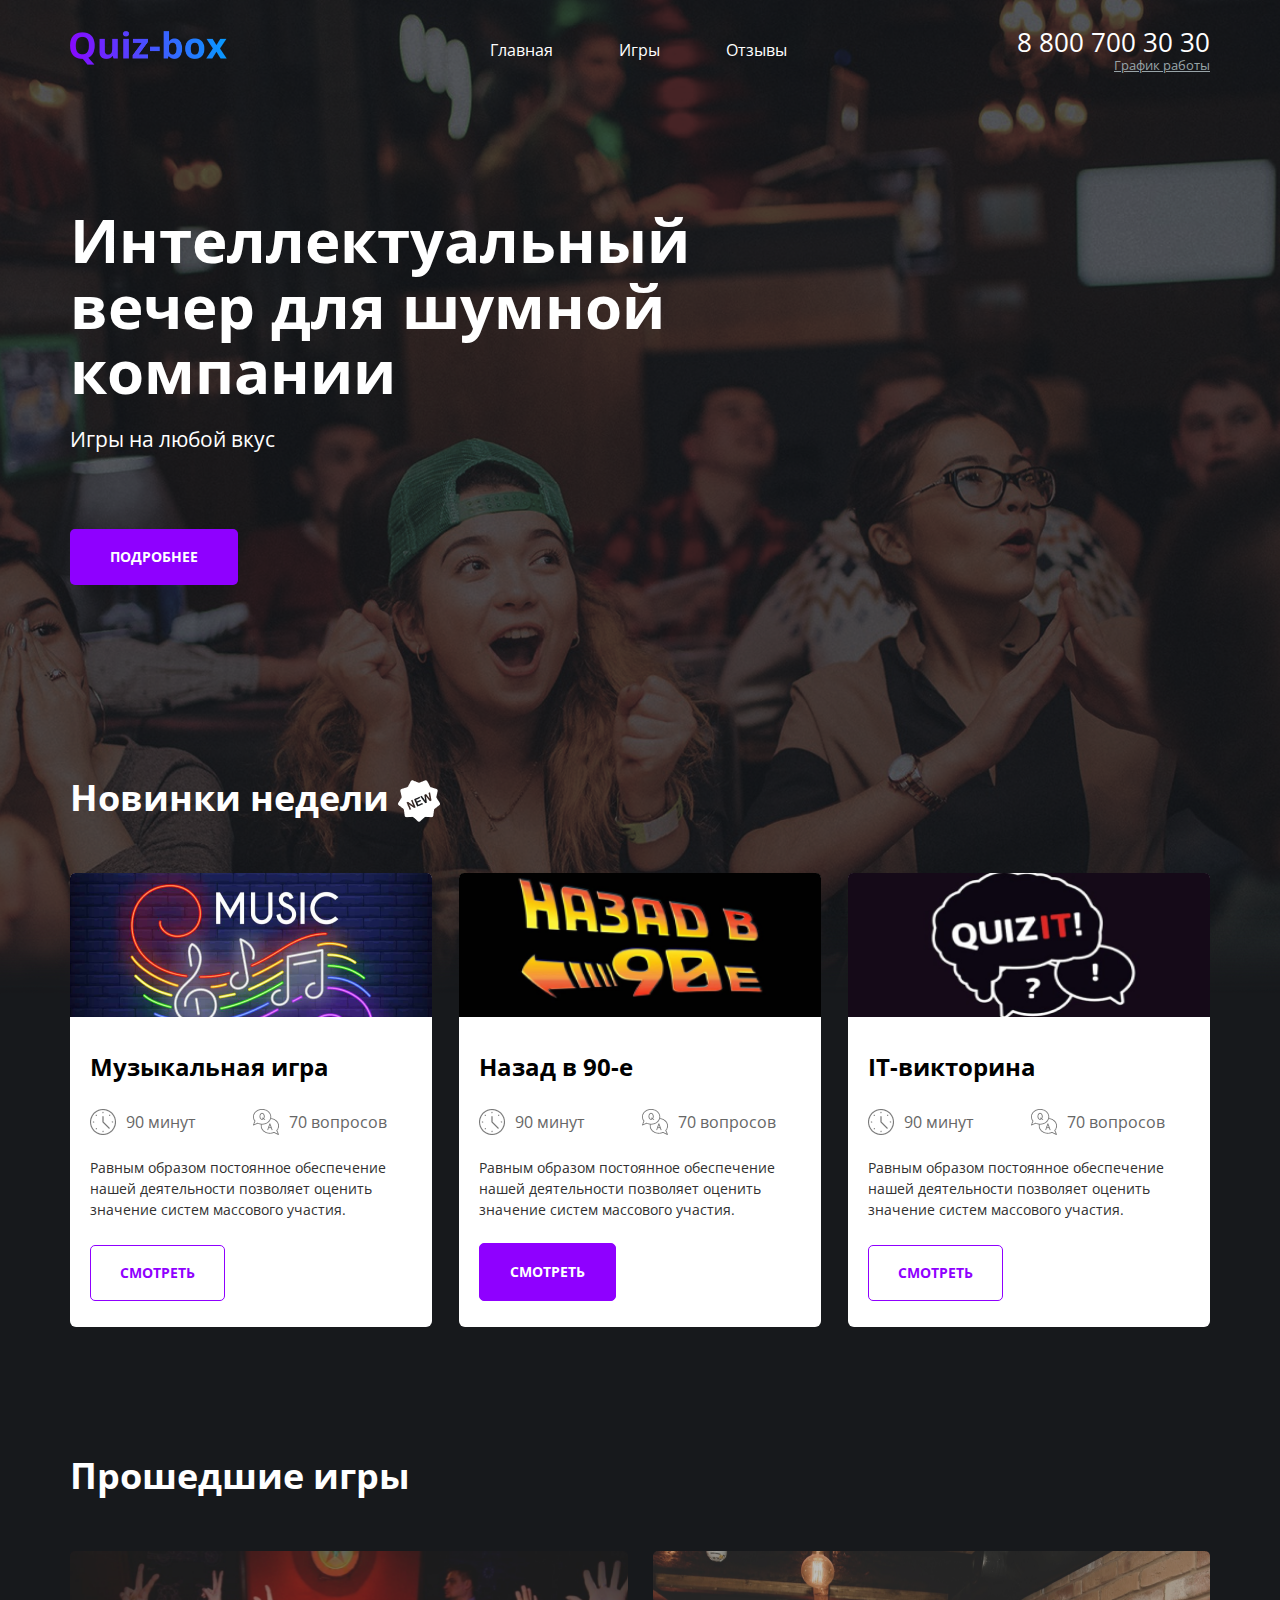
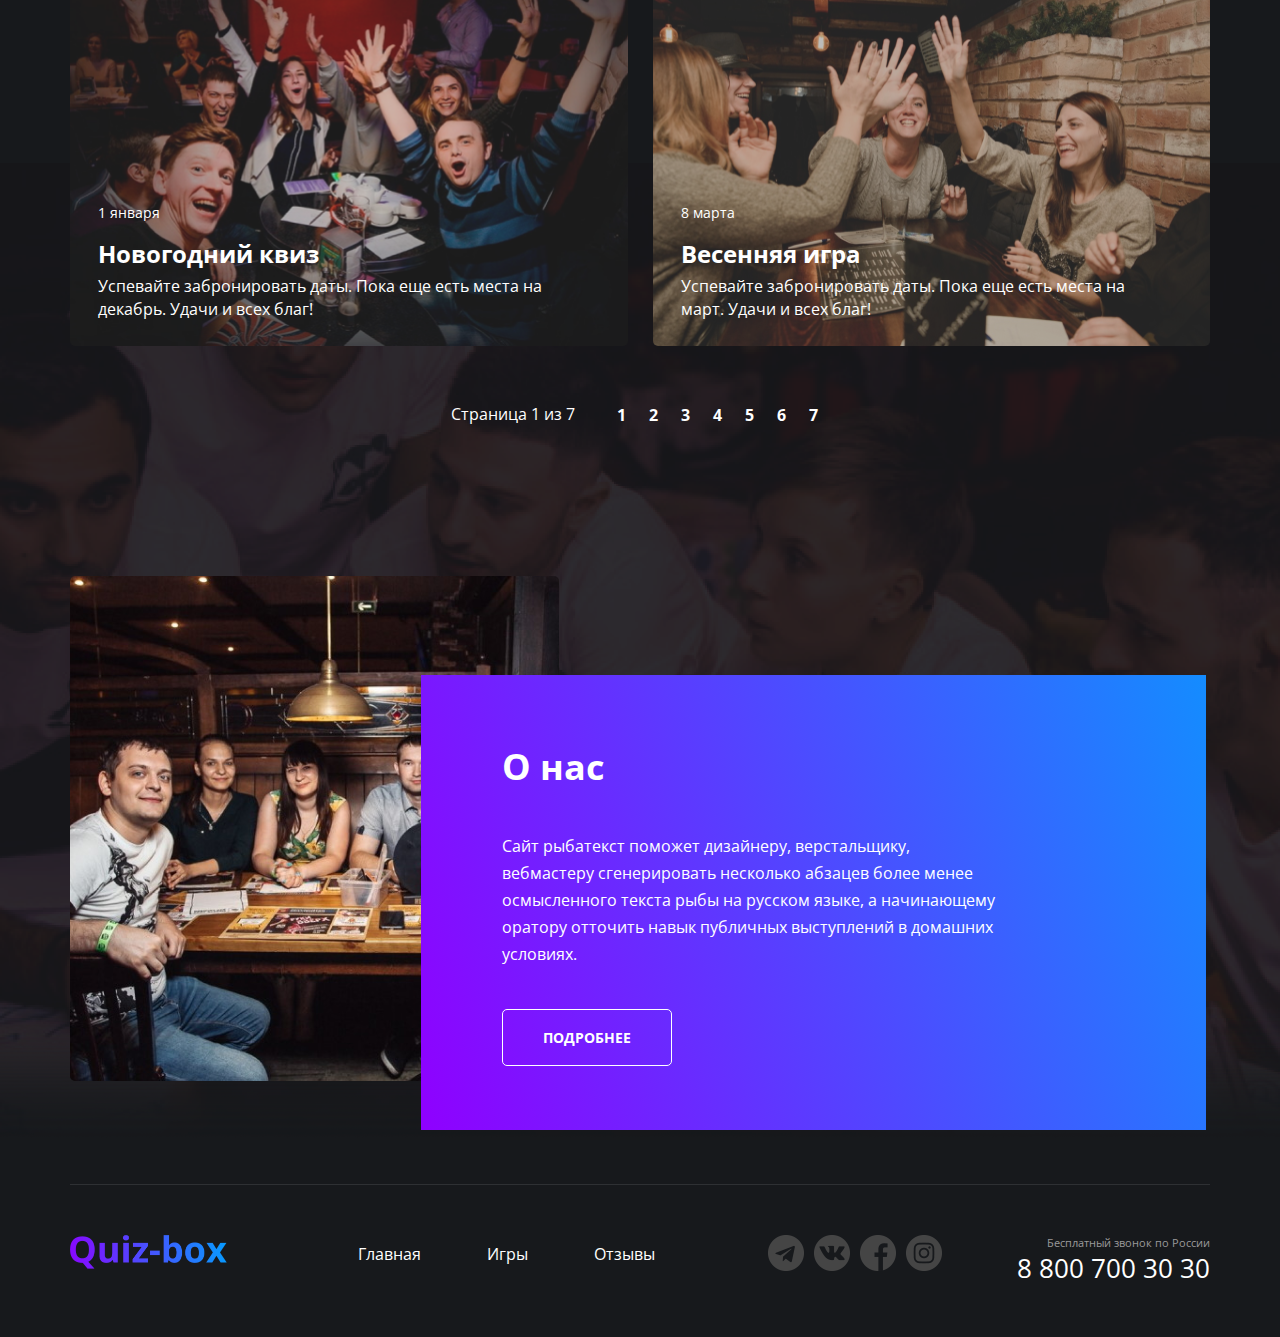
==== commit c0e79a2c: "Добавил страницу с предложениями" ====
--- a/index.html
+++ b/index.html
@@ -4,35 +4,37 @@
   <meta charset="UTF-8">
   <meta http-equiv="X-UA-Compatible" content="IE=edge">
   <meta name="viewport" content="width=device-width, initial-scale=1.0">
-  <link rel="stylesheet" href="./main.css">
+  <link rel="stylesheet" href="./css/main_page/main.css">
   <title>Олег Денисенко. Quiz-box</title>
 </head>
 <body>
   <div class="wrapper main-page-wrapper">
     <!-- Начало секции hero -->
     <section class="hero">
-      <div class="container">
+      <div class="container hero__container">
         <!-- Начало головы документа -->
         <header class="header">
-          <a href="/" class="header__link-main link-main">
-            <img src="/img/quiz-box.png" alt="Логотип сайта" class="link-main__logo logo">
-          </a>
-          <nav class="header__menu menu">
-            <ul class="menu__list">
-              <li class="menu__item">
-                <a href="#" class="menu__link">Главная</a>
-              </li>
-              <li class="menu__item">
-                <a href="#" class="menu__link">Игры</a>
-              </li>
-              <li class="menu__item">
-                <a href="#" class="menu__link">Отзывы</a>
-              </li>
-            </ul>
-          </nav>
-          <adress class="header__contacts contacts">
-            <a href="tel:+78007003030" class="contacts__phone-header phone">8 800 700 30 30</a>
-            <div class="contacts__workhours"> График работы <!-- Есть ли смысл в этом контейнере?-->
+          <div class="header__left">
+            <a href="./index.html" class="logo header__logo">
+              <img src="./img/main_page/quiz-box.png" alt="Логотип сайта" class="logo-img">
+            </a>
+            <nav class="menu">
+              <ul class="menu__list">
+                <li class="menu__item">
+                  <a href="#" class="menu__link">Главная</a>
+                </li>
+                <li class="menu__item">
+                  <a href="./offers.html" class="menu__link">Игры</a>
+                </li>
+                <li class="menu__item">
+                  <a href="#" class="menu__link">Отзывы</a>
+                </li>
+              </ul>
+            </nav>
+          </div>
+          <adress class="contacts header__right">
+            <a href="tel:+78007003030" class="phone">8 800 700 30 30</a>
+            <div class="contacts__schedule"> График работы <!-- Есть ли смысл в этом контейнере?-->
               <!-- <div class="contacts__week-schedule">
                 <img src="" alt="Рамка для времени работы" class="contacts__image">
                 <div class="contacts__workingdays">пн-вс: 09:00-20:00</div>
@@ -46,7 +48,7 @@
         <div class="hero__content">
           <section class="hero__text-section">
             <h1 class="hero__title title-h1">Интеллектуальный вечер для шумной компании</h1>
-            <p class="hero__text">Игры на любой вкус</p>
+            <h4 class="hero__text">Игры на любой вкус</h4>
             <a href="#" class="hero__btn btn-detailed">ПОДРОБНЕЕ</a>
           </section>
         </div>
@@ -60,21 +62,21 @@
         <div class="container">
           <div class="new-games__title-wrap">
             <h2 class="new-games__title title-h2">Новинки недели          
-              <img src="./img/new-icon.png" alt="Значок новый" class="new-games__icon new-icon">
+              <img src="./img/main_page/new-icon.png" alt="Значок новый" class="new-games__icon">
             </h2>
           </div>
           <ul class="new-games__list">
             <li class="new-games__item new-game">
-              <img src="./img/music-quiz_1.png" alt="Картинка для Музыкальной игры"  class="new-game__image">
+              <img src="./img/main_page/music-quiz_1.png" alt="Картинка для Музыкальной игры"  class="new-game__image">
               <div class="new-game__description">
                 <h3 class="new-game__title-h3 title-h3 title-h3_black">Музыкальная игра</h3>
                 <ul class="new-game__list">
                   <li class="new-game__item">
-                    <img src="./img/time-icon.png" alt="Значок времени" class="new-game__icon time-icon">
+                    <img src="./img/main_page/time-icon.png" alt="Значок времени" class="new-game__icon">
                     <p class="new-game__duration">90 минут</p>
                   </li>
                   <li class="new-game__item">
-                    <img src="./img/questions-icon.png" alt="Значок вопрос-ответ" class="new-game__icon questions-icon">
+                    <img src="./img/main_page/questions-icon.png" alt="Значок вопрос-ответ" class="new-game__icon">
                     <p class="new-game__questions">70 вопросов</p>
                   </li>
                 </ul>
@@ -85,16 +87,16 @@
               </div>
             </li>
             <li class="new-games__item new-game">
-              <img src="./img/music-quiz_2.png" alt="Картинка для Назад в 90-е"  class="new-game__image">
+              <img src="./img/main_page/music-quiz_2.png" alt="Картинка для Назад в 90-е"  class="new-game__image">
               <div class="new-game__description">
                 <h3 class="new-game__title-h3 title-h3 title-h3_black">Назад в 90-е</h3>
                 <ul class="new-game__list">
                   <li class="new-game__item">
-                    <img src="./img/time-icon.png" alt="Значок времени" class="new-game__icon time-icon">
+                    <img src="./img/main_page/time-icon.png" alt="Значок времени" class="new-game__icon time-icon">
                     <p class="new-game__duration">90 минут</p>
                   </li>
                   <li class="new-game__item">
-                    <img src="./img/questions-icon.png" alt="Значок вопрос-ответ" class="new-game__icon questions-icon">
+                    <img src="./img/main_page/questions-icon.png" alt="Значок вопрос-ответ" class="new-game__icon questions-icon">
                     <p class="new-game__questions">70 вопросов</p>
                   </li>
                 </ul>
@@ -105,16 +107,16 @@
               </div>
             </li>
             <li class="new-games__item new-game">
-              <img src="./img/music-quiz_3.png" alt="Картинка для IT-викторины"  class="new-game__image">
+              <img src="./img/main_page/music-quiz_3.png" alt="Картинка для IT-викторины"  class="new-game__image">
               <div class="new-game__description">
                 <h3 class="new-game__title-h3 title-h3 title-h3_black">IT-викторина</h3>
                 <ul class="new-game__list">
                   <li class="new-game__item">
-                    <img src="./img/time-icon.png" alt="Значок времени" class="new-game__icon time-icon">
+                    <img src="./img/main_page/time-icon.png" alt="Значок времени" class="new-game__icon time-icon">
                     <p class="new-game__duration">90 минут</p>
                   </li>
                   <li class="new-game__item">
-                    <img src="./img/questions-icon.png" alt="Значок вопрос-ответ" class="new-game__icon questions-icon">
+                    <img src="./img/main_page/questions-icon.png" alt="Значок вопрос-ответ" class="new-game__icon questions-icon">
                     <p class="new-game__questions">70 вопросов</p>
                   </li>
                 </ul>
@@ -130,62 +132,65 @@
       <!-- Описание прошедших игр -->
       <section class="past-games">
         <div class="container">
-        <h2 class="title-h2 past-games__title-h2">Прошедшие игры</h2>
-        <ul class="past-games__list">
-          <li class="past-games__item">
-            <img src="./img/past-games_ny-quiz.png" alt="Фото прошедшей игры" class="past-games__image">
-            <div class="past-games__description">
-              <p class="past-games__date">1 января</p>
-              <h3 class="past-games__title-h3 title-h3">Новогодний квиз</h3>
-              <p class="past-games__text">
-                Успевайте забронировать даты. Пока еще есть места на декабрь. Удачи и всех благ!
-              </p>
-            </div>
-          </li>
-          <li class="past-games__item">
-            <img src="./img/past-games_spring-game.png" alt="Фото прошедшей игры" class="past-games__image">
-            <div class="past-games__description">
-              <p class="past-games__date">8 марта</p>
-              <h3 class="past-games__title-h3 title-h3">Весенняя игра</h3>
-              <p class="past-games__text">
-                Успевайте забронировать даты. Пока еще есть места на март. Удачи и всех благ!
-              </p>
-            </div>
-          </li>
-        </ul>
-        <div class="paginator">
-          <p class="paginator__display">Страница 1 из 7</p>
-          <ul class="paginator__list">
-            <li class="paginator__item">
-              <a href="#" class="paginator__link">1</a>
-            </li>
-            <li class="paginator__item">
-              <a href="#" class="paginator__link">2</a>
-            </li>
-            <li class="paginator__item">
-              <a href="#" class="paginator__link">3</a>
-            </li>
-            <li class="paginator__item">
-              <a href="#" class="paginator__link">4</a>
-            </li>
-            <li class="paginator__item">
-              <a href="#" class="paginator__link">5</a>
-            </li>
-            <li class="paginator__item">
-              <a href="#" class="paginator__link">6</a>
-            </li>
-            <li class="paginator__item">
-              <a href="#" class="paginator__link">7</a>
+          <h2 class="title-h2 past-games__title-h2">Прошедшие игры</h2>
+          <ul class="past-games__list">
+            <li class="past-games__item past-game">
+              <img src="./img/main_page/past-games_ny-quiz.png" alt="Фото прошедшей игры" class="past-games__image">
+              <div class="past-games__description">
+                <p class="past-games__date">1 января</p>
+                <h3 class="past-games__title-h3 title-h3">Новогодний квиз</h3>
+                <div class="past-games__text">
+                  <p>
+                    Успевайте забронировать даты. Пока еще есть места на декабрь. Удачи и всех благ!
+                  </p>
+                </div>
+              </div>
+            </li>
+            <li class="past-games__item past-game">
+              <img src="./img/main_page/past-games_spring-game.png" alt="Фото прошедшей игры" class="past-games__image">
+              <div class="past-games__description">
+                <p class="past-games__date">8 марта</p>
+                <h3 class="past-games__title-h3 title-h3">Весенняя игра</h3>
+                <div class="past-games__text">
+                  <p>
+                    Успевайте забронировать даты. Пока еще есть места на март. Удачи и всех благ!
+                  </p>
+                </div>
+              </div>
             </li>
           </ul>
-        </div>
+          <div class="paginator">
+            <div class="paginator__display">Страница 1 из 7</div>
+            <ul class="paginator__list">
+              <li class="paginator__item">
+                <a href="#" class="paginator__link">1</a>
+              </li>
+              <li class="paginator__item">
+                <a href="#" class="paginator__link">2</a>
+              </li>
+              <li class="paginator__item">
+                <a href="#" class="paginator__link">3</a>
+              </li>
+              <li class="paginator__item">
+                <a href="#" class="paginator__link">4</a>
+              </li>
+              <li class="paginator__item">
+                <a href="#" class="paginator__link">5</a>
+              </li>
+              <li class="paginator__item">
+                <a href="#" class="paginator__link">6</a>
+              </li>
+              <li class="paginator__item">
+                <a href="#" class="paginator__link">7</a>
+              </li>
+            </ul>
+          </div>
         </div>
       </section>
       <!-- Начало секции "О нас" -->
       <section class="about-us">
         <div class="container">
           <div class="about-us_wrapper">
-            <img src="./img/about-us_photo.png" alt="Фото организаторов" class="about-us__image">
             <div class="about-us__info">
               <h2 class="about-us__title-h2 title-h2">О нас</h2>
               <div class="about-us__text">
@@ -198,7 +203,6 @@
               <a href="#" class="about-us__btn btn-detailed btn-detailed_purple">Подробнее</a>
             </div>
           </div>
-          <div class="horisontal-line"></div>
         </div>
       </section>
       <!-- Конец секции "О нас" -->
@@ -209,40 +213,44 @@
     <footer class="footer-container">
       <div class="container">
         <div class="footer">
-          <a href="#" class="footer__link-main link-main">
-            <img src="./img/quiz-box.png" alt="Логотип сайта" class="footer__logo logo">
-          </a>
-          <nav class="footer__menu menu">
-            <ul class="menu__list">
-              <li class="menu__item">
-                <a href="#" class="menu__link">Главная</a>
-              </li>
-              <li class="menu__item">
-                <a href="#" class="menu__link">Игры</a>
-              </li>
-              <li class="menu__item">
-                <a href="#" class="menu__link">Отзывы</a>
+          <div class="footer__left">
+            <a href="./index.html" class="logo footer__logo">
+              <img src="./img/main_page/quiz-box.png" alt="Логотип сайта" class="logo-img">
+            </a>
+            <nav class="menu">
+              <ul class="menu__list">
+                <li class="menu__item">
+                  <a href="#" class="menu__link">Главная</a>
+                </li>
+                <li class="menu__item">
+                  <a href="#" class="menu__link">Игры</a>
+                </li>
+                <li class="menu__item">
+                  <a href="#" class="menu__link">Отзывы</a>
+                </li>
+              </ul>
+            </nav>
+          </div>
+          <div class="footer__right">
+            <ul class="social-media__list social-media ">
+              <li class="social-media__item sm-icon-telegram">
+                <a href="" class="social-media__link"></a>
+              </li>
+              <li class="social-media__item sm-icon-vk">
+                  <a href="" class="social-media__link"></a>
+              </li>
+              <li class="social-media__item sm-icon-facebook">
+                  <a href="" class="social-media__link"></a>
+              </li>
+              <li class="social-media__item sm-icon-insta">
+                <a href="" class="social-media__link"></a>
               </li>
             </ul>
-          </nav>
-          <ul class="social-media__list social-media ">
-            <li class="social-media__item sm-icon-telegrem">
-              <a href="" class="social-media__link"></a>
-            </li>
-            <li class="social-media__item sm-icon-vk">
-                <a href="" class="social-media__link"></a>
-            </li>
-            <li class="social-media__item sm-icon-facebook">
-                <a href="" class="social-media__link"></a>
-            </li>
-            <li class="social-media__item sm-icon-insta">
-              <a href="" class="social-media__link"></a>
-            </li>
-          </ul>
-          <adress class="footer__contacts contacts">
-            <div class="contacts__phone-info">Бесплатный звонок по России</div>
-            <a href="tel:+78007003030" class="contacts__phone-footer phone">8 800 700 30 30</a>
-          </adress>
+            <adress class="footer__contacts contacts">
+              <div class="contacts__phone-info">Бесплатный звонок по России</div>
+              <a href="tel:+78007003030" class="contacts__phone-footer phone">8 800 700 30 30</a>
+            </adress>
+          </div>
         </div>
       </div>
     </footer>
--- a/css/main_page/main.css
+++ b/css/main_page/main.css
@@ -0,0 +1,30 @@
+@import url('./layout/fonts.css');
+@import url('./layout/normalize.css');
+@import url('./layout/base.css');
+
+@import url('./blocks/main-page-wrapper.css');
+@import url('./blocks/hero.css');
+@import url('./blocks/header.css');
+@import url('./blocks/logo.css');
+@import url('./blocks/logo-img.css');
+@import url('./blocks/menu.css');
+@import url('./blocks/contacts.css');
+@import url('./blocks/phone.css');
+@import url('./blocks/title-h1.css');
+@import url('./blocks/btn-detailed.css');
+@import url('./blocks/new-games.css');
+@import url('./blocks/new-game.css');
+@import url('./blocks/title-h2.css');
+@import url('./blocks/new-game.css');
+@import url('./blocks/title-h3.css');
+@import url('./blocks/btn-view.css');
+@import url('./blocks/past-games.css');
+@import url('./blocks/past-game.css');
+@import url('./blocks/paginator.css');
+@import url('./blocks/about-us.css');
+@import url('./blocks/footer.css');
+@import url('./blocks/social-media.css');
+@import url('./blocks/sm-icon-telegram.css');
+@import url('./blocks/sm-icon-vk.css');
+@import url('./blocks/sm-icon-facebook.css');
+@import url('./blocks/sm-icon-insta.css');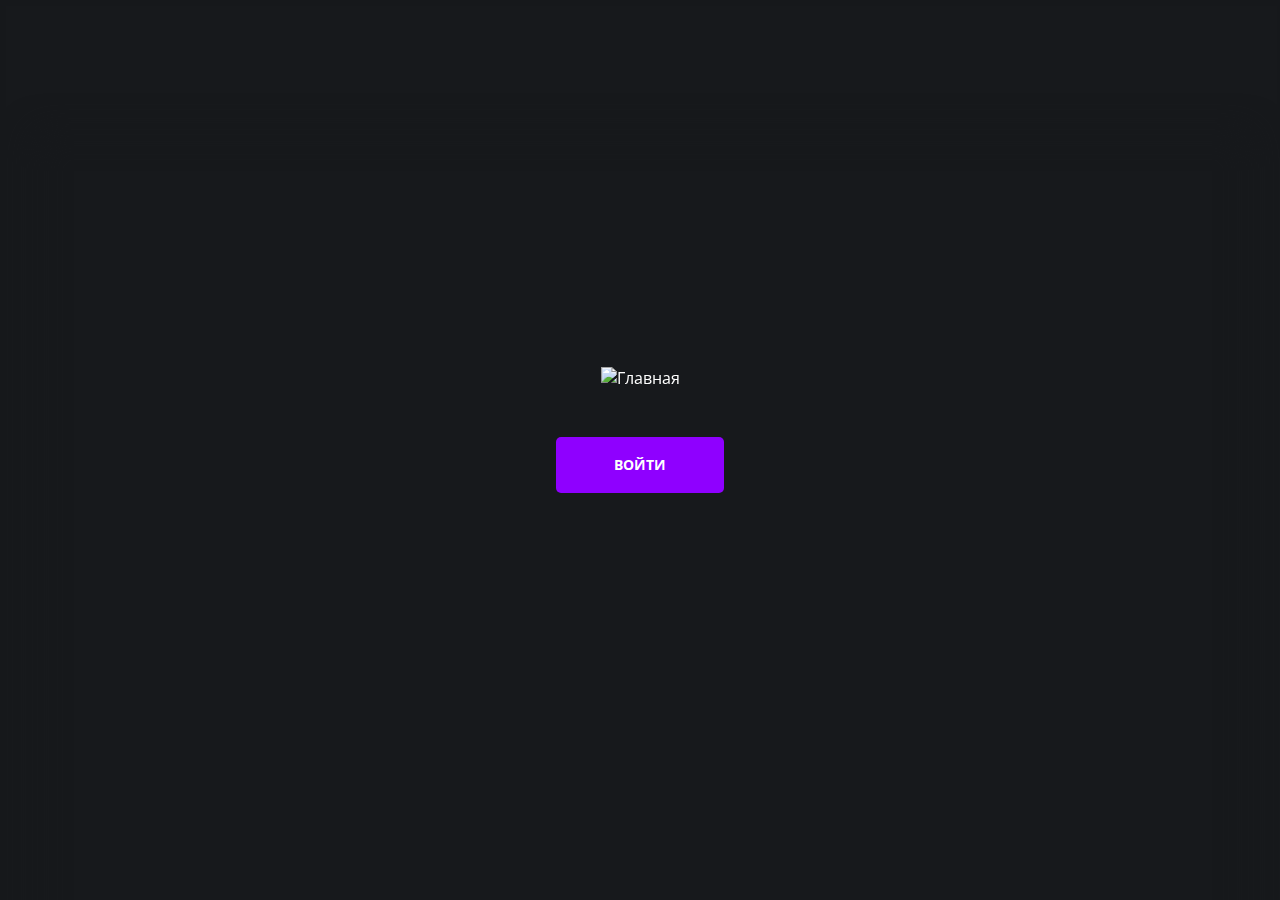
==== commit 9cda71db: "Add files via upload" ====
--- a/index.html
+++ b/index.html
@@ -4,257 +4,19 @@
   <meta charset="UTF-8">
   <meta http-equiv="X-UA-Compatible" content="IE=edge">
   <meta name="viewport" content="width=device-width, initial-scale=1.0">
-  <link rel="stylesheet" href="./css/main_page/main.css">
-  <title>Олег Денисенко. Quiz-box</title>
+  <link rel="stylesheet" href="./css/greet_page/greet-main.css">
+  <title>Greet-page</title>
 </head>
 <body>
-  <div class="wrapper main-page-wrapper">
-    <!-- Начало секции hero -->
-    <section class="hero">
-      <div class="container hero__container">
-        <!-- Начало головы документа -->
-        <header class="header">
-          <div class="header__left">
-            <a href="./index.html" class="logo header__logo">
-              <img src="./img/main_page/quiz-box.png" alt="Логотип сайта" class="logo-img">
-            </a>
-            <nav class="menu">
-              <ul class="menu__list">
-                <li class="menu__item">
-                  <a href="#" class="menu__link">Главная</a>
-                </li>
-                <li class="menu__item">
-                  <a href="./offers.html" class="menu__link">Игры</a>
-                </li>
-                <li class="menu__item">
-                  <a href="#" class="menu__link">Отзывы</a>
-                </li>
-              </ul>
-            </nav>
-          </div>
-          <adress class="contacts header__right">
-            <a href="tel:+78007003030" class="phone">8 800 700 30 30</a>
-            <div class="contacts__schedule"> График работы <!-- Есть ли смысл в этом контейнере?-->
-              <!-- <div class="contacts__week-schedule">
-                <img src="" alt="Рамка для времени работы" class="contacts__image">
-                <div class="contacts__workingdays">пн-вс: 09:00-20:00</div>
-                <div class="contacts__dinner">Обед: 14:00-14:30</div>
-              </div>  -->
-            </div>
-          </adress>
-        </header>
-        <!-- Конец головы документа -->
-        <!-- content hero -->
-        <div class="hero__content">
-          <section class="hero__text-section">
-            <h1 class="hero__title title-h1">Интеллектуальный вечер для шумной компании</h1>
-            <h4 class="hero__text">Игры на любой вкус</h4>
-            <a href="#" class="hero__btn btn-detailed">ПОДРОБНЕЕ</a>
-          </section>
-        </div>
+  <div class="wrapper">
+    <div class="animation-block">
+      <div class="greet-page__wrapper">
+        <a href="./main.html" class="logo">
+          <img src="./img/greet_page/Quiz-box.png" alt="Главная">
+        </a>
+        <a href="./main.html" class="btn-enter animation-block__btn-enter">Войти</a>
       </div>
-    </section>
-    <!-- Конец секции hero -->
-    <!--Начало основного содержимого  -->
-    <main class="main-content">
-    <!-- Описание новинок недели -->
-      <section class="new-games">
-        <div class="container">
-          <div class="new-games__title-wrap">
-            <h2 class="new-games__title title-h2">Новинки недели          
-              <img src="./img/main_page/new-icon.png" alt="Значок новый" class="new-games__icon">
-            </h2>
-          </div>
-          <ul class="new-games__list">
-            <li class="new-games__item new-game">
-              <img src="./img/main_page/music-quiz_1.png" alt="Картинка для Музыкальной игры"  class="new-game__image">
-              <div class="new-game__description">
-                <h3 class="new-game__title-h3 title-h3 title-h3_black">Музыкальная игра</h3>
-                <ul class="new-game__list">
-                  <li class="new-game__item">
-                    <img src="./img/main_page/time-icon.png" alt="Значок времени" class="new-game__icon">
-                    <p class="new-game__duration">90 минут</p>
-                  </li>
-                  <li class="new-game__item">
-                    <img src="./img/main_page/questions-icon.png" alt="Значок вопрос-ответ" class="new-game__icon">
-                    <p class="new-game__questions">70 вопросов</p>
-                  </li>
-                </ul>
-                <p class="new-game__text">
-                  Равным образом постоянное обеспечение нашей деятельности позволяет оценить значение систем массового участия.
-                </p>
-                <a href="#" class="new-game__btn-view btn-view">Смотреть</a>
-              </div>
-            </li>
-            <li class="new-games__item new-game">
-              <img src="./img/main_page/music-quiz_2.png" alt="Картинка для Назад в 90-е"  class="new-game__image">
-              <div class="new-game__description">
-                <h3 class="new-game__title-h3 title-h3 title-h3_black">Назад в 90-е</h3>
-                <ul class="new-game__list">
-                  <li class="new-game__item">
-                    <img src="./img/main_page/time-icon.png" alt="Значок времени" class="new-game__icon time-icon">
-                    <p class="new-game__duration">90 минут</p>
-                  </li>
-                  <li class="new-game__item">
-                    <img src="./img/main_page/questions-icon.png" alt="Значок вопрос-ответ" class="new-game__icon questions-icon">
-                    <p class="new-game__questions">70 вопросов</p>
-                  </li>
-                </ul>
-                <p class="new-game__text">
-                  Равным образом постоянное обеспечение нашей деятельности позволяет оценить значение систем массового участия.
-                </p>
-                <a href="#" class="new-game__btn-view btn-view btn-view_active ">Смотреть</a>
-              </div>
-            </li>
-            <li class="new-games__item new-game">
-              <img src="./img/main_page/music-quiz_3.png" alt="Картинка для IT-викторины"  class="new-game__image">
-              <div class="new-game__description">
-                <h3 class="new-game__title-h3 title-h3 title-h3_black">IT-викторина</h3>
-                <ul class="new-game__list">
-                  <li class="new-game__item">
-                    <img src="./img/main_page/time-icon.png" alt="Значок времени" class="new-game__icon time-icon">
-                    <p class="new-game__duration">90 минут</p>
-                  </li>
-                  <li class="new-game__item">
-                    <img src="./img/main_page/questions-icon.png" alt="Значок вопрос-ответ" class="new-game__icon questions-icon">
-                    <p class="new-game__questions">70 вопросов</p>
-                  </li>
-                </ul>
-                <p class="new-game__text">
-                  Равным образом постоянное обеспечение нашей деятельности позволяет оценить значение систем массового участия.
-                </p>
-                <a href="#" class="new-game__btn-view btn-view">Смотреть</a>
-              </div>
-            </li>
-          </ul>
-        </div>
-      </section>
-      <!-- Описание прошедших игр -->
-      <section class="past-games">
-        <div class="container">
-          <h2 class="title-h2 past-games__title-h2">Прошедшие игры</h2>
-          <ul class="past-games__list">
-            <li class="past-games__item past-game">
-              <img src="./img/main_page/past-games_ny-quiz.png" alt="Фото прошедшей игры" class="past-games__image">
-              <div class="past-games__description">
-                <p class="past-games__date">1 января</p>
-                <h3 class="past-games__title-h3 title-h3">Новогодний квиз</h3>
-                <div class="past-games__text">
-                  <p>
-                    Успевайте забронировать даты. Пока еще есть места на декабрь. Удачи и всех благ!
-                  </p>
-                </div>
-              </div>
-            </li>
-            <li class="past-games__item past-game">
-              <img src="./img/main_page/past-games_spring-game.png" alt="Фото прошедшей игры" class="past-games__image">
-              <div class="past-games__description">
-                <p class="past-games__date">8 марта</p>
-                <h3 class="past-games__title-h3 title-h3">Весенняя игра</h3>
-                <div class="past-games__text">
-                  <p>
-                    Успевайте забронировать даты. Пока еще есть места на март. Удачи и всех благ!
-                  </p>
-                </div>
-              </div>
-            </li>
-          </ul>
-          <div class="paginator">
-            <div class="paginator__display">Страница 1 из 7</div>
-            <ul class="paginator__list">
-              <li class="paginator__item">
-                <a href="#" class="paginator__link">1</a>
-              </li>
-              <li class="paginator__item">
-                <a href="#" class="paginator__link">2</a>
-              </li>
-              <li class="paginator__item">
-                <a href="#" class="paginator__link">3</a>
-              </li>
-              <li class="paginator__item">
-                <a href="#" class="paginator__link">4</a>
-              </li>
-              <li class="paginator__item">
-                <a href="#" class="paginator__link">5</a>
-              </li>
-              <li class="paginator__item">
-                <a href="#" class="paginator__link">6</a>
-              </li>
-              <li class="paginator__item">
-                <a href="#" class="paginator__link">7</a>
-              </li>
-            </ul>
-          </div>
-        </div>
-      </section>
-      <!-- Начало секции "О нас" -->
-      <section class="about-us">
-        <div class="container">
-          <div class="about-us_wrapper">
-            <div class="about-us__info">
-              <h2 class="about-us__title-h2 title-h2">О нас</h2>
-              <div class="about-us__text">
-                <p>
-                  Сайт рыбатекст поможет дизайнеру, верстальщику, вебмастеру сгенерировать несколько 
-                  абзацев более менее осмысленного текста рыбы на русском языке, а начинающему оратору 
-                  отточить навык публичных выступлений в домашних условиях.  
-                </p>
-              </div>
-              <a href="#" class="about-us__btn btn-detailed btn-detailed_purple">Подробнее</a>
-            </div>
-          </div>
-        </div>
-      </section>
-      <!-- Конец секции "О нас" -->
-    </main>
-    <!-- Конец основного содержимого -->
-    <!-- <hr class="separating-line"> Полагаю, лучше сделать её через border CSS   -->
-    <!-- Начало "подвала" -->
-    <footer class="footer-container">
-      <div class="container">
-        <div class="footer">
-          <div class="footer__left">
-            <a href="./index.html" class="logo footer__logo">
-              <img src="./img/main_page/quiz-box.png" alt="Логотип сайта" class="logo-img">
-            </a>
-            <nav class="menu">
-              <ul class="menu__list">
-                <li class="menu__item">
-                  <a href="#" class="menu__link">Главная</a>
-                </li>
-                <li class="menu__item">
-                  <a href="#" class="menu__link">Игры</a>
-                </li>
-                <li class="menu__item">
-                  <a href="#" class="menu__link">Отзывы</a>
-                </li>
-              </ul>
-            </nav>
-          </div>
-          <div class="footer__right">
-            <ul class="social-media__list social-media ">
-              <li class="social-media__item sm-icon-telegram">
-                <a href="" class="social-media__link"></a>
-              </li>
-              <li class="social-media__item sm-icon-vk">
-                  <a href="" class="social-media__link"></a>
-              </li>
-              <li class="social-media__item sm-icon-facebook">
-                  <a href="" class="social-media__link"></a>
-              </li>
-              <li class="social-media__item sm-icon-insta">
-                <a href="" class="social-media__link"></a>
-              </li>
-            </ul>
-            <adress class="footer__contacts contacts">
-              <div class="contacts__phone-info">Бесплатный звонок по России</div>
-              <a href="tel:+78007003030" class="contacts__phone-footer phone">8 800 700 30 30</a>
-            </adress>
-          </div>
-        </div>
-      </div>
-    </footer>
-      <!-- Конец "подвала" -->
+    </div>
   </div>
 </body>
 </html>--- a/css/greet_page/greet-main.css
+++ b/css/greet_page/greet-main.css
@@ -0,0 +1,8 @@
+@import url('../layout/fonts.css');
+@import url('../layout/normalize.css');
+@import url('../layout/base.css');
+
+@import url('../../css/greet_page/blocks/wrapper.css');
+@import url('../../css/greet_page/blocks/animation-block.css');
+@import url('../../css/greet_page/blocks/greet-page__wrapper.css');
+@import url('../../css/greet_page/blocks/btn-enter.css');